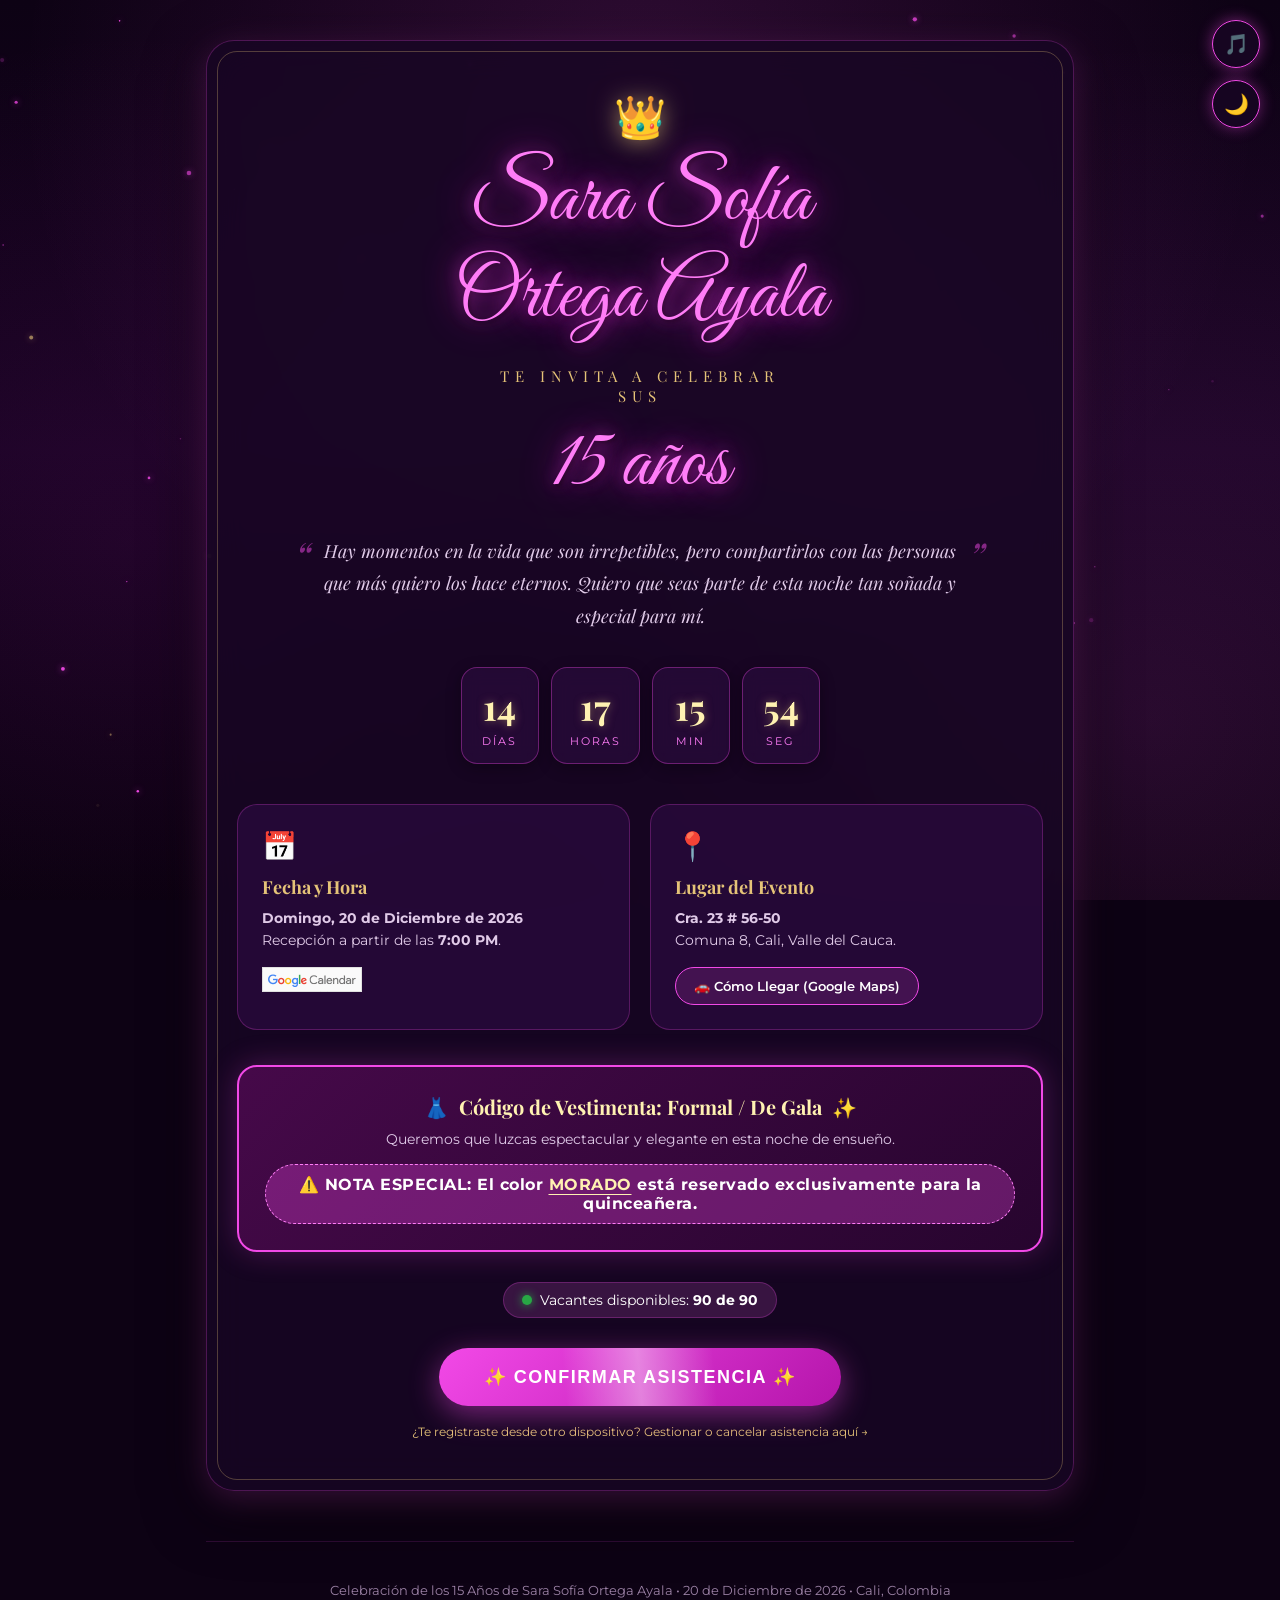
==== index.html @ 5c4f20f8 "🚀 Producción: Arquitectura Serverless, Criptografía SHA-256 y UX Modo Dual" ====
<!DOCTYPE html>
<html lang="es">
<head>
  <meta charset="UTF-8">
  <meta name="viewport" content="width=device-width, initial-scale=1.0">
  <title>Mis 15 Años - Sara Sofía Ortega Ayala</title>
  
  <!-- Favicon y Metadatos OpenGraph -->
  <meta name="description" content="Invitación Oficial a la celebración de los 15 Años de Sara Sofía Ortega Ayala. Cali, 20 de Diciembre de 2026.">
  <meta property="og:title" content="Los 15 de Sara Sofía Ortega Ayala">
  <meta property="og:description" content="Te invito a celebrar conmigo este día mágico e inolvidable. ¡Confirma tu asistencia!">
  <meta property="og:type" content="website">

  <!-- Google Fonts Elegantes para Quinceañera -->
  <link rel="preconnect" href="https://fonts.googleapis.com">
  <link rel="preconnect" href="https://fonts.gstatic.com" crossorigin>
  <link href="https://fonts.googleapis.com/css2?family=Great+Vibes&family=Montserrat:ital,wght@0,300;0,400;0,600;0,700;1,400&family=Playfair+Display:ital,wght@0,600;0,700;1,400&display=swap" rel="stylesheet">

  <!-- Estilos CSS -->
  <link rel="stylesheet" href="css/main.css">
  <link rel="stylesheet" href="css/form.css">
</head>
<body>

  <!-- Canvas animado de estrellas y partículas -->
  <canvas id="stars-canvas"></canvas>

  <!-- Botón de música de fondo (Vals) -->
  <div class="audio-controller">
    <button type="button" class="btn-music-toggle" id="music-toggle-btn" title="Activar/Pausar música">
      🎵
    </button>
  </div>

  <div class="theme-controller" style="position: fixed; top: 80px; right: 20px; z-index: 999;">
    <button id="theme-toggle-btn" style="background: rgba(24, 6, 36, 0.85); border: 1px solid #F249E7; color: #fff; width: 48px; height: 48px; border-radius: 50%; display: flex; align-items: center; justify-content: center; font-size: 20px; cursor: pointer; box-shadow: 0 0 15px rgba(242, 73, 231, 0.4); transition: all 0.4s cubic-bezier(0.68, -0.55, 0.265, 1.55); backdrop-filter: blur(10px);">
      🌙
    </button>
  </div>

  <div class="content-wrapper">

    <!-- Tarjeta de Invitación Principal -->
    <main class="invitation-card">
      
      <div class="tiara-ornament">👑</div>
      <h1 class="quinceanera-name">Sara Sofía<br>Ortega Ayala</h1>
      <div class="invitation-subtitle">Te invita a celebrar<br>sus</div>
      <h1 class="quinceanera-name">15 años</h1>

      <p class="emotional-quote">
        Hay momentos en la vida que son irrepetibles, pero compartirlos con las personas que más quiero los hace eternos. Quiero que seas parte de esta noche tan soñada y especial para mí.
      </p>

      <!-- Contador Regresivo -->
      <div class="countdown-container">
        <div class="countdown-box">
          <span class="countdown-number" id="count-days">00</span>
          <span class="countdown-label">Días</span>
        </div>
        <div class="countdown-box">
          <span class="countdown-number" id="count-hours">00</span>
          <span class="countdown-label">Horas</span>
        </div>
        <div class="countdown-box">
          <span class="countdown-number" id="count-mins">00</span>
          <span class="countdown-label">Min</span>
        </div>
        <div class="countdown-box">
          <span class="countdown-number" id="count-secs">00</span>
          <span class="countdown-label">Seg</span>
        </div>
      </div>

      <!-- Tarjetas de Información: Fecha, Lugar, Calendario -->
      <div class="details-grid">
        <!-- Fecha y Hora -->
        <div class="detail-card">
          <span class="detail-icon">📅</span>
          <h3 class="detail-title">Fecha y Hora</h3>
          <p class="detail-text">
            <strong>Domingo, 20 de Diciembre de 2026</strong><br>
            Recepción a partir de las <strong>7:00 PM</strong>.
          </p>
          <div style="margin-top: 15px;">
            <!-- Botón oficial de inserción de Google Calendar -->
            <a target="_blank" href="https://calendar.google.com/calendar/event?action=TEMPLATE&amp;tmeid=MmVrbnRqNjMxZ201a3RpcGNvMnExamJ2YnEgbWFvYXphMTM1NzlAbQ&amp;tmsrc=maoaza13579%40gmail.com">
              <img border="0" src="assets/images/google_calendar_button.gif" alt="Google Calendar" style="vertical-align: middle;">
            </a>
          </div>
        </div>

        <!-- Lugar y Ruta -->
        <div class="detail-card">
          <span class="detail-icon">📍</span>
          <h3 class="detail-title">Lugar del Evento</h3>
          <p class="detail-text">
            <strong>Cra. 23 # 56-50</strong><br>
            Comuna 8, Cali, Valle del Cauca.
          </p>
          <a href="https://www.google.com/maps/dir//Cra.+23+%2356-50,+Comuna+8,+Cali,+Valle+del+Cauca/@3.4417114,-76.4965274,17z/data=!4m18!1m8!3m7!1s0x8e30a70733ebf565:0xc9f09c63545da21c!2sCra.+23+%2356-50,+Comuna+8,+Cali,+Valle+del+Cauca!3b1!8m2!3d3.4415515!4d-76.4965047!16s%2Fg%2F11vjm1vyjl!4m8!1m0!1m5!1m1!1s0x8e30a70733ebf565:0xc9f09c63545da21c!2m2!1d-76.4965047!2d3.4415515!3e0?entry=ttu" 
             target="_blank" 
             class="detail-btn">
            🚗 Cómo Llegar (Google Maps)
          </a>
        </div>
      </div>

      <!-- Banner de Dress Code con Alerta del Color Morado Reservado -->
      <section class="dress-code-banner">
        <h3 class="dress-code-title">
          <span>👗</span> Código de Vestimenta: Formal / De Gala <span>✨</span>
        </h3>
        <p style="font-size: 14px; color: var(--text-muted); margin-bottom: 6px;">
          Queremos que luzcas espectacular y elegante en esta noche de ensueño.
        </p>
        <div class="dress-code-warning">
          ⚠️ NOTA ESPECIAL: El color <span>MORADO</span> está reservado exclusivamente para la quinceañera.
        </div>
      </section>

      <!-- Sección Dinámica: Pase Digital VIP (Si ya está registrado con cookie) -->
      <section id="vip-pass-section" style="display: none;"></section>

      <!-- Sección de Asistencia y Vacantes (Si no está registrado) -->
      <div id="rsvp-action-container">
        
        <!-- Indicador de Vacantes (Máximo 90) -->
        <div class="vacancies-status-bar" id="vacancies-bar-container">
          <div class="vacancy-pill">
            <span class="vacancy-dot" id="vacancies-indicator-dot"></span>
            <span>Vacantes disponibles: <strong id="vacancies-count">Consultando...</strong></span>
          </div>
        </div>

        <!-- Botón para Confirmar Asistencia -->
        <button type="button" class="btn-main-rsvp" id="btn-main-rsvp" style="display: none;">
          ✨ Confirmar Asistencia ✨
        </button>

        <!-- Mensaje de Aforo Completo (Si no hay vacantes) -->
        <div class="full-capacity-notice" id="full-capacity-notice" style="display: none;">
          🔒 Aforo Completo: Se han alcanzado los 90 invitados máximos para el evento. ¡Gracias a todos por confirmar!
        </div>

        <div style="margin-top: 15px;">
          <a href="cancel.html" style="font-size: 12px; color: var(--gold-accent); text-decoration: none;">
            ¿Te registraste desde otro dispositivo? Gestionar o cancelar asistencia aquí →
          </a>
        </div>

      </div>

    </main>

    <!-- Footer -->
    <footer>
      <p>Celebración de los 15 Años de Sara Sofía Ortega Ayala • 20 de Diciembre de 2026 • Cali, Colombia</p>
    </footer>

  </div>

  <!-- ==========================================================================
       MODAL DE REGISTRO CON DESBLOQUEO PROGRESIVO DE CAMPOS
       ========================================================================== -->
  <div class="modal-overlay" id="rsvp-modal">
    <div class="modal-content">
      <button type="button" class="modal-close" id="modal-close-btn" title="Cerrar">&times;</button>
      
      <div class="modal-header">
        <div style="font-size: 28px; margin-bottom: 5px;">💌</div>
        <h2 class="modal-title">Confirmar Asistencia</h2>
        <p class="modal-subtitle">Por favor diligencia tus datos para asegurar tu cupo (Máximo 90 invitados).</p>
      </div>

      <div class="form-vacancies-indicator" id="form-vacancies-text">
        Consultando vacantes disponibles en la base de datos...
      </div>

      <form id="rsvp-registration-form" novalidate>
        
        <!-- PASO 1: NOMBRE COMPLETO (Solo letras y espacios) -->
        <div class="form-step" id="step-name">
          <label class="form-label" for="input-name">
            <span>1. Tu Nombre Completo</span>
            <span class="lock-badge">Solo letras y espacios</span>
          </label>
          <div class="input-container">
            <input type="text" 
                   id="input-name" 
                   class="form-input" 
                   placeholder="Ej: Juan Carlos Pérez" 
                   autocomplete="name" 
                   required>
            <span class="field-status-icon" id="icon-name"></span>
          </div>
          <div class="form-feedback" id="feedback-name"></div>
        </div>

        <!-- PASO 2: NÚMERO DE DOCUMENTO (Solo números) -->
        <div class="form-step locked" id="step-doc">
          <label class="form-label" for="input-doc">
            <span>2. Número de Documento (C.C. / T.I.)</span>
            <span class="lock-badge" id="lock-badge-doc">🔒 Desbloquear completando el nombre</span>
          </label>
          <div class="input-container">
            <input type="text" 
                   inputmode="numeric" 
                   id="input-doc" 
                   class="form-input" 
                   placeholder="Ej: 1144000123" 
                   disabled 
                   required>
            <span class="field-status-icon" id="icon-doc"></span>
          </div>
          <div class="form-feedback" id="feedback-doc"></div>
        </div>

        <!-- Banner inteligente si es un Líder que ya estuvo registrado antes -->
        <div class="former-group-banner" id="former-group-banner">
          <div class="former-group-title">✨ ¡Bienvenido de nuevo!</div>
          <div class="former-group-text" id="former-group-text"></div>
          <button type="button" class="btn-restore-group" id="btn-restore-group">Re-inscribir acompañantes</button>
        </div>

        <!-- PASO 3: CORREO ELECTRÓNICO (Validación personal vs corporativo) -->
        <div class="form-step locked" id="step-email">
          <label class="form-label" for="input-email">
            <span>3. Correo Electrónico Personal</span>
            <span class="lock-badge" id="lock-badge-email">🔒 Desbloquear completando documento</span>
          </label>
          <div class="input-container">
            <input type="email" 
                   id="input-email" 
                   class="form-input" 
                   placeholder="tu-correo@gmail.com" 
                   autocomplete="email" 
                   disabled 
                   required>
            <span class="field-status-icon" id="icon-email"></span>
          </div>
          <div class="form-feedback" id="feedback-email"></div>
        </div>

        <!-- PASO 4: SECCIÓN DE ACOMPAÑANTES -->
        <div class="companions-section" id="companions-section">
          <div class="companions-header">
            <span class="companions-title">👥 ¿Asistirás con acompañantes?</span>
          </div>
          
          <div id="companions-list"></div>

          <button type="button" class="btn-add-companion" id="btn-add-companion">
            <span>+</span> Agregar Acompañante
          </button>
        </div>

        <!-- Botón de Envío -->
        <button type="submit" class="btn-submit-registration" id="btn-submit-registration" disabled>
          Confirmar mi Asistencia 🎉
        </button>

        <p class="calendar-consent-note">
          Al confirmar, tu puesto quedará reservado, se te asignará un código QR único y se abrirá el evento en Google Calendar para agregarlo a tu agenda.
        </p>

      </form>
    </div>
  </div>

  <!-- Contenedor global de Toasts -->
  <div class="toast-container"></div>

  <!-- Scripts -->
  <script src="assets/vendor/qrcode.min.js"></script>
  <script src="js/config.js"></script>
  <script src="js/db-service.js"></script>
  <script src="js/app.js"></script>
</body>
</html>
---- css/main.css ----
/* ==========================================================================
   LOS 15 DE SARA SOFÍA ORTEGA AYALA - ESTILOS PRINCIPALES
   Color Principal: RGB(242, 73, 231) (#F249E7)
   ========================================================================== */

:root {
  --primary-rgb: 242, 73, 231;
  --primary-color: #f249e7;
  --primary-light: #ff7df7;
  --primary-dark: #b515ab;
  --primary-glow: rgba(242, 73, 231, 0.45);
  --gold-accent: #e5c378;
  --gold-light: #fff2b2;
  --rose-gold: #f8c8dc;
  
  --bg-deep: #0d0214;
  --bg-card: rgba(24, 6, 36, 0.85);
  --bg-card-light: rgba(45, 12, 66, 0.65);
  --glass-border: rgba(242, 73, 231, 0.25);
  --glass-glow: 0 8px 32px 0 rgba(242, 73, 231, 0.2);

  --text-main: #ffffff;
  --text-muted: #e0cae8;
  --text-dark: #1f0b2b;
  --text-light: #ffffff;

  --font-script: 'Great Vibes', cursive;
  --font-serif: 'Playfair Display', serif;
  --font-sans: 'Montserrat', sans-serif;
}

* {
  box-sizing: border-box;
  margin: 0;
  padding: 0;
  -webkit-tap-highlight-color: transparent;
}

html {
  scroll-behavior: smooth;
}

body {
  background-color: var(--bg-deep);
  color: var(--text-main);
  font-family: var(--font-sans);
  min-height: 100vh;
  overflow-x: hidden;
  position: relative;
  background-image: 
    radial-gradient(circle at 50% 10%, rgba(242, 73, 231, 0.15) 0%, transparent 60%),
    radial-gradient(circle at 10% 60%, rgba(181, 21, 171, 0.1) 0%, transparent 40%),
    radial-gradient(circle at 90% 80%, rgba(242, 73, 231, 0.12) 0%, transparent 50%),
    linear-gradient(180deg, #0d0214 0%, #150320 50%, #08010d 100%);
  background-attachment: fixed;
}

/* Canvas de estrellas y destellos interactivos */
#stars-canvas {
  position: fixed;
  top: 0;
  left: 0;
  width: 100%;
  height: 100%;
  pointer-events: none;
  z-index: 1;
}

.content-wrapper {
  position: relative;
  z-index: 2;
  width: 100%;
  max-width: 900px;
  margin: 0 auto;
  padding: 20px 16px 80px 16px;
}

/* Botón flotante de música */
.audio-controller {
  position: fixed;
  top: 20px;
  right: 20px;
  z-index: 999;
}

.btn-music-toggle {
  background: rgba(24, 6, 36, 0.85);
  border: 1px solid var(--primary-color);
  color: var(--primary-light);
  width: 48px;
  height: 48px;
  border-radius: 50%;
  display: flex;
  align-items: center;
  justify-content: center;
  font-size: 20px;
  cursor: pointer;
  box-shadow: 0 0 15px var(--primary-glow);
  transition: all 0.3s ease;
  backdrop-filter: blur(10px);
}

.btn-music-toggle:hover {
  transform: scale(1.1);
  background: var(--primary-color);
  color: #fff;
  box-shadow: 0 0 25px var(--primary-color);
}

.btn-music-toggle.playing {
  animation: pulse-music 2s infinite ease-in-out;
}

@keyframes pulse-music {
  0%, 100% { box-shadow: 0 0 12px var(--primary-color); }
  50% { box-shadow: 0 0 28px var(--primary-light); }
}

/* ==========================================================================
   TARJETA DE INVITACIÓN PRINCIPAL (LUXURY CARD)
   ========================================================================== */

.invitation-card {
  background: var(--bg-card);
  border: 1px solid var(--glass-border);
  border-radius: 28px;
  padding: 50px 30px;
  box-shadow: var(--glass-glow), 0 20px 60px rgba(0, 0, 0, 0.6);
  backdrop-filter: blur(18px);
  -webkit-backdrop-filter: blur(18px);
  text-align: center;
  position: relative;
  overflow: hidden;
  margin-top: 20px;
}

/* Marco ornamental dorado y destello */
.invitation-card::before {
  content: "";
  position: absolute;
  top: 10px;
  left: 10px;
  right: 10px;
  bottom: 10px;
  border: 1px solid rgba(229, 195, 120, 0.3);
  border-radius: 20px;
  pointer-events: none;
}

.tiara-ornament {
  font-size: 42px;
  margin-bottom: 10px;
  display: inline-block;
  filter: drop-shadow(0 0 12px rgba(229, 195, 120, 0.7));
  animation: float-crown 3s infinite ease-in-out;
}

@keyframes float-crown {
  0%, 100% { transform: translateY(0); }
  50% { transform: translateY(-8px); }
}

.invitation-subtitle {
  font-family: var(--font-serif);
  font-size: 15px;
  text-transform: uppercase;
  letter-spacing: 6px;
  color: var(--gold-accent);
  margin-bottom: 12px;
}

.quinceanera-name {
  font-family: var(--font-script);
  font-size: clamp(48px, 9vw, 84px);
  line-height: 1.15;
  color: var(--primary-light);
  text-shadow: 
    0 0 15px var(--primary-glow),
    0 0 35px var(--primary-dark),
    2px 2px 4px rgba(0, 0, 0, 0.8);
  margin-bottom: 20px;
  font-weight: 400;
}

.emotional-quote {
  font-family: var(--font-serif);
  font-style: italic;
  font-size: clamp(15px, 2.5vw, 18px);
  line-height: 1.8;
  color: var(--text-muted);
  max-width: 680px;
  margin: 0 auto 35px auto;
  position: relative;
  padding: 0 20px;
}

.emotional-quote::before,
.emotional-quote::after {
  content: "“";
  font-family: var(--font-serif);
  font-size: 40px;
  color: var(--primary-color);
  opacity: 0.5;
  position: absolute;
  top: -15px;
}

.emotional-quote::before { left: -5px; }
.emotional-quote::after { content: "”"; right: -5px; }

/* ==========================================================================
   CONTADOR REGRESIVO (COUNTDOWN TIMER)
   ========================================================================== */

.countdown-container {
  display: flex;
  justify-content: center;
  gap: 12px;
  margin: 30px 0 40px 0;
  flex-wrap: wrap;
}

.countdown-box {
  background: rgba(45, 12, 66, 0.6);
  border: 1px solid rgba(242, 73, 231, 0.35);
  border-radius: 16px;
  padding: 14px 18px;
  min-width: 78px;
  box-shadow: 0 4px 15px rgba(0,0,0,0.3);
  backdrop-filter: blur(10px);
}

.countdown-number {
  font-family: var(--font-serif);
  font-size: clamp(26px, 5vw, 36px);
  font-weight: 700;
  color: var(--gold-light);
  display: block;
  text-shadow: 0 0 10px rgba(229, 195, 120, 0.5);
}

.countdown-label {
  font-size: 11px;
  text-transform: uppercase;
  letter-spacing: 2px;
  color: var(--primary-light);
  margin-top: 4px;
}

/* ==========================================================================
   TARJETAS DE INFORMACIÓN (FECHA, HORA, LUGAR, CÓDIGO)
   ========================================================================== */

.details-grid {
  display: grid;
  grid-template-columns: repeat(auto-fit, minmax(260px, 1fr));
  gap: 20px;
  margin: 35px 0;
  text-align: left;
}

.detail-card {
  background: var(--bg-card-light);
  border: 1px solid var(--glass-border);
  border-radius: 20px;
  padding: 24px;
  transition: transform 0.3s ease, border-color 0.3s ease;
  position: relative;
  overflow: hidden;
}

.detail-card:hover {
  background: rgba(242, 73, 231, 0.215);
  transform: translateY(-4px);
  border-color: var(--primary-color);
  box-shadow: 0 10px 25px rgba(242, 73, 231, 0.15);
}

.detail-icon {
  font-size: 28px;
  margin-bottom: 12px;
  display: inline-block;
}

.detail-title {
  font-family: var(--font-serif);
  font-size: 18px;
  color: var(--gold-accent);
  margin-bottom: 8px;
}

.detail-text {
  font-size: 14px;
  line-height: 1.6;
  color: var(--text-muted);
}

.detail-btn {
  display: inline-flex;
  align-items: center;
  gap: 8px;
  margin-top: 15px;
  background: rgba(242, 73, 231, 0.15);
  border: 1px solid var(--primary-color);
  /* Si estamos en modo light el color del texto es negro */
  color: var(--text-main);
  text-decoration: none;
  padding: 10px 18px;
  border-radius: 25px;
  font-size: 13px;
  font-weight: 600;
  transition: all 0.3s ease;
}

.detail-btn:hover {
  background: var(--primary-color);
  color: var(--text-main);
  box-shadow: 0 0 20px var(--primary-glow);
  transform: translateY(-2px);
}

/* ==========================================================================
   ALERTA DE DRESS CODE: COLOR MORADO RESERVADO
   ========================================================================== */

.dress-code-banner {
  background: linear-gradient(135deg, rgba(82, 10, 84, 0.8) 0%, rgba(41, 5, 48, 0.9) 100%);
  border: 2px solid var(--primary-color);
  border-radius: 20px;
  padding: 26px;
  margin: 30px 0;
  text-align: center;
  position: relative;
  box-shadow: 0 0 30px rgba(242, 73, 231, 0.25);
}

.dress-code-title {
  font-family: var(--font-serif);
  font-size: 20px;
  color: var(--gold-light);
  margin-bottom: 10px;
  display: flex;
  align-items: center;
  justify-content: center;
  gap: 10px;
}

.dress-code-warning {
  font-size: 16px;
  font-weight: 700;
  color: #ffffff;
  background: rgba(242, 73, 231, 0.3);
  display: inline-block;
  padding: 10px 20px;
  border-radius: 30px;
  margin-top: 10px;
  border: 1px dashed var(--primary-light);
  letter-spacing: 0.5px;
}

.dress-code-warning span {
  color: var(--gold-light);
  text-decoration: underline;
  text-underline-offset: 4px;
}

/* ==========================================================================
   BADGE DE VACANTES Y BOTÓN RSVP
   ========================================================================== */

.vacancies-status-bar {
  display: flex;
  align-items: center;
  justify-content: center;
  gap: 12px;
  margin: 25px 0 15px 0;
  font-size: 14px;
}

.vacancy-pill {
  background: rgba(252, 107, 255, 0.15);
  border: 1px solid var(--glass-border);
  padding: 8px 18px;
  border-radius: 30px;
  display: inline-flex;
  align-items: center;
  gap: 8px;
}

.vacancy-dot {
  width: 10px;
  height: 10px;
  border-radius: 50%;
  background: #28a745;
  box-shadow: 0 0 10px #28a745;
}

.vacancy-dot.low {
  background: #ffc107;
  box-shadow: 0 0 10px #ffc107;
}

.vacancy-dot.empty {
  background: #dc3545;
  box-shadow: 0 0 10px #dc3545;
}

/* Botón principal de confirmar asistencia */
.btn-main-rsvp {
  display: inline-flex;
  align-items: center;
  justify-content: center;
  gap: 12px;
  background: linear-gradient(135deg, #f249e7 0%, #b515ab 100%);
  color: #ffffff;
  border: none;
  padding: 18px 45px;
  border-radius: 50px;
  font-size: 18px;
  font-weight: 700;
  text-transform: uppercase;
  letter-spacing: 1.5px;
  cursor: pointer;
  box-shadow: 0 8px 30px var(--primary-glow);
  transition: all 0.3s ease;
  margin-top: 15px;
  position: relative;
  overflow: hidden;
}

.btn-main-rsvp::after {
  content: "";
  position: absolute;
  top: -50%;
  left: -50%;
  width: 200%;
  height: 200%;
  background: linear-gradient(60deg, transparent 40%, rgba(255, 255, 255, 0.4) 50%, transparent 60%);
  transform: rotate(25deg);
  animation: shimmer-btn 4s infinite;
}

@keyframes shimmer-btn {
  0% { transform: translateX(-100%) rotate(25deg); }
  25%, 100% { transform: translateX(100%) rotate(25deg); }
}

.btn-main-rsvp:hover {
  transform: translateY(-3px) scale(1.02);
  box-shadow: 0 12px 40px rgba(242, 73, 231, 0.7);
}

.full-capacity-notice {
  background: rgba(220, 53, 69, 0.2);
  border: 1px solid #dc3545;
  color: #ff99a8;
  padding: 18px 25px;
  border-radius: 16px;
  margin-top: 20px;
  font-size: 16px;
  font-weight: 600;
}

/* ==========================================================================
   PASE VIP DIGITAL (CUANDO YA SE REGISTRÓ CON COOKIE)
   ========================================================================== */

.vip-pass-card {
  background: linear-gradient(145deg, #1f0729 0%, #360b45 100%);
  border: 2px solid var(--primary-color);
  border-radius: 26px;
  padding: 35px 25px;
  margin: 30px 0;
  text-align: center;
  box-shadow: 0 15px 45px rgba(242, 73, 231, 0.3);
  position: relative;
}

.vip-pass-badge {
  display: inline-block;
  background: linear-gradient(90deg, #e5c378, #fff2b2, #e5c378);
  color: #1f0b2b;
  font-size: 12px;
  font-weight: 800;
  letter-spacing: 3px;
  text-transform: uppercase;
  padding: 6px 18px;
  border-radius: 20px;
  margin-bottom: 15px;
}

.vip-guest-name {
  font-family: var(--font-serif);
  font-size: clamp(24px, 4.5vw, 32px);
  color: #ffffff;
  margin-bottom: 5px;
}

.vip-slot-info {
  font-size: 15px;
  color: var(--primary-light);
  font-weight: 600;
  margin-bottom: 20px;
}

.qr-code-wrapper {
  background: #ffffff;
  padding: 16px;
  border-radius: 20px;
  display: inline-block;
  box-shadow: 0 8px 25px rgba(0, 0, 0, 0.5);
  margin: 10px 0 20px 0;
}

.qr-code-wrapper canvas,
.qr-code-wrapper img {
  display: block;
  margin: 0 auto;
}

.vip-pass-code {
  font-family: 'Courier New', Courier, monospace;
  font-size: 20px;
  font-weight: 700;
  letter-spacing: 3px;
  color: var(--gold-light);
  background: rgba(0, 0, 0, 0.4);
  padding: 8px 20px;
  border-radius: 12px;
  display: inline-block;
  margin-bottom: 15px;
}

.checked-in-banner {
  background: linear-gradient(90deg, #198754, #20c997);
  color: #ffffff;
  padding: 16px 20px;
  border-radius: 16px;
  font-size: 18px;
  font-weight: 700;
  margin: 20px 0;
  animation: pulse-green 2s infinite;
}

@keyframes pulse-green {
  0%, 100% { box-shadow: 0 0 10px rgba(40, 167, 69, 0.5); }
  50% { box-shadow: 0 0 25px rgba(40, 167, 69, 0.9); }
}

.vip-actions {
  display: flex;
  justify-content: center;
  gap: 15px;
  margin-top: 25px;
  flex-wrap: wrap;
}

.btn-cancel-pass {
  background: transparent;
  border: 1px solid rgba(220, 53, 69, 0.6);
  color: #ff8595;
  padding: 10px 22px;
  border-radius: 25px;
  font-size: 13px;
  font-weight: 600;
  cursor: pointer;
  transition: all 0.3s ease;
  display: inline-flex;
  align-items: center;
  gap: 6px;
}

.btn-cancel-pass:hover {
  background: #dc3545;
  color: #ffffff;
  border-color: #dc3545;
  box-shadow: 0 4px 15px rgba(220, 53, 69, 0.4);
}

.btn-calendar-pass {
  background: rgba(255, 255, 255, 0.1);
  border: 1px solid var(--glass-border);
  color: #ffffff;
  padding: 10px 22px;
  border-radius: 25px;
  font-size: 13px;
  font-weight: 600;
  text-decoration: none;
  display: inline-flex;
  align-items: center;
  gap: 6px;
  transition: all 0.3s ease;
}

.btn-calendar-pass:hover {
  background: rgba(255, 255, 255, 0.2);
}

/* ==========================================================================
   SECCIÓN DE REGALO / LLUVIA DE SOBRES
   ========================================================================== */

.gift-card {
  background: var(--bg-card-light);
  border: 1px solid var(--glass-border);
  border-radius: 20px;
  padding: 30px;
  margin: 30px 0;
  text-align: center;
}

.gift-icon {
  font-size: 38px;
  margin-bottom: 10px;
}

.gift-title {
  font-family: var(--font-serif);
  font-size: 20px;
  color: var(--gold-accent);
  margin-bottom: 8px;
}

.gift-text {
  font-size: 14px;
  color: var(--text-muted);
  max-width: 500px;
  margin: 0 auto;
  line-height: 1.6;
}

/* ==========================================================================
   FOOTER
   ========================================================================== */

footer {
  text-align: center;
  padding-top: 40px;
  font-size: 13px;
  color: #9c82a6;
  border-top: 1px solid rgba(242, 73, 231, 0.15);
  margin-top: 50px;
}

footer a {
  color: var(--primary-light);
  text-decoration: none;
  transition: color 0.2s ease;
}

footer a:hover {
  text-decoration: underline;
}

.footer-admin-link {
  display: inline-block;
  margin-top: 15px;
  padding: 6px 14px;
  border-radius: 15px;
  background: rgba(24, 6, 36, 0.5);
  border: 1px solid rgba(242, 73, 231, 0.2);
  font-size: 11px;
}

/* ==========================================================================
   NOTIFICACIONES TOAST
   ========================================================================== */

.toast-container {
  position: fixed;
  bottom: 25px;
  right: 25px;
  z-index: 10000;
  display: flex;
  flex-direction: column;
  gap: 10px;
  pointer-events: none;
}

.toast {
  pointer-events: auto;
  background: #1f0729;
  color: #ffffff;
  border-left: 4px solid var(--primary-color);
  padding: 14px 20px;
  border-radius: 10px;
  box-shadow: 0 8px 25px rgba(0,0,0,0.5);
  font-size: 14px;
  display: flex;
  align-items: center;
  gap: 12px;
  min-width: 280px;
  max-width: 420px;
  animation: slide-in 0.3s ease-out;
  border-top: 1px solid var(--glass-border);
  border-right: 1px solid var(--glass-border);
  border-bottom: 1px solid var(--glass-border);
}

.toast.toast-error {
  border-left-color: #dc3545;
}

.toast.toast-success {
  border-left-color: #28a745;
}

.toast.toast-warning {
  border-left-color: #ffc107;
}

@keyframes slide-in {
  from { transform: translateX(100%); opacity: 0; }
  to { transform: translateX(0); opacity: 1; }
}

@keyframes fade-out {
  from { opacity: 1; transform: translateX(0); }
  to { opacity: 0; transform: translateX(100%); }
}

/* Responsive adjustments */
@media (max-width: 600px) {
  .invitation-card {
    padding: 35px 18px;
    border-radius: 20px;
  }
  .countdown-box {
    min-width: 65px;
    padding: 10px 12px;
  }
  .btn-main-rsvp {
    padding: 15px 30px;
    font-size: 16px;
    width: 100%;
  }
  .toast-container {
    right: 15px;
    left: 15px;
    bottom: 15px;
  }
}
---- css/form.css ----
/* ==========================================================================
   FORMULARIO DE REGISTRO Y PASOS PROGRESIVOS (FORM.CSS)
   Desbloqueo gradual de campos, validaciones y acompañantes
   ========================================================================== */

.modal-overlay {
  position: fixed;
  top: 0;
  left: 0;
  width: 100%;
  height: 100%;
  background: rgba(10, 2, 16, 0.85);
  backdrop-filter: blur(12px);
  -webkit-backdrop-filter: blur(12px);
  z-index: 1000;
  display: flex;
  align-items: center;
  justify-content: center;
  padding: 16px;
  opacity: 0;
  visibility: hidden;
  transition: opacity 0.3s ease, visibility 0.3s ease;
}

.modal-overlay.active {
  opacity: 1;
  visibility: visible;
}

.modal-content {
  background: #180424;
  border: 1px solid var(--primary-color);
  border-radius: 24px;
  width: 100%;
  max-width: 580px;
  max-height: 90vh;
  overflow-y: auto;
  padding: 35px 30px;
  position: relative;
  box-shadow: 0 15px 50px rgba(0, 0, 0, 0.7), 0 0 30px rgba(242, 73, 231, 0.3);
  transform: translateY(20px);
  transition: transform 0.3s cubic-bezier(0.175, 0.885, 0.32, 1.275);
}

.modal-overlay.active .modal-content {
  transform: translateY(0);
}

.modal-close {
  position: absolute;
  top: 20px;
  right: 20px;
  background: rgba(255, 255, 255, 0.08);
  border: none;
  color: #fff;
  width: 36px;
  height: 36px;
  border-radius: 50%;
  font-size: 20px;
  cursor: pointer;
  display: flex;
  align-items: center;
  justify-content: center;
  transition: all 0.2s ease;
}

.modal-close:hover {
  background: var(--primary-color);
  transform: rotate(90deg);
}

.modal-header {
  text-align: center;
  margin-bottom: 25px;
}

.modal-title {
  font-family: var(--font-serif);
  font-size: 24px;
  color: var(--primary-light);
  margin-bottom: 6px;
}

.modal-subtitle {
  font-size: 13px;
  color: var(--text-muted);
}

/* Indicador de vacantes en el formulario */
.form-vacancies-indicator {
  background: rgba(242, 73, 231, 0.1);
  border: 1px dashed var(--primary-color);
  border-radius: 12px;
  padding: 10px 14px;
  font-size: 13px;
  text-align: center;
  margin-bottom: 20px;
  color: var(--gold-light);
}

/* Campos progresivos */
.form-step {
  margin-bottom: 20px;
  position: relative;
  transition: opacity 0.3s ease;
}

.form-step.locked {
  opacity: 0.45;
  pointer-events: none;
}

.form-label {
  display: flex;
  justify-content: space-between;
  align-items: center;
  font-size: 13px;
  font-weight: 600;
  color: var(--gold-light);
  margin-bottom: 8px;
}

.lock-badge {
  font-size: 11px;
  color: #999;
  font-weight: normal;
  display: inline-flex;
  align-items: center;
  gap: 4px;
}

.input-container {
  position: relative;
}

.form-input {
  width: 100%;
  background: rgba(36, 8, 51, 0.7);
  border: 1.5px solid rgba(242, 73, 231, 0.3);
  border-radius: 14px;
  padding: 14px 45px 14px 16px;
  color: #ffffff;
  font-size: 15px;
  font-family: var(--font-sans);
  transition: all 0.25s ease;
  outline: none;
}

.form-input:focus {
  border-color: var(--primary-color);
  box-shadow: 0 0 15px var(--primary-glow);
  background: rgba(45, 10, 66, 0.9);
}

.form-input.valid {
  border-color: #28a745;
  box-shadow: 0 0 10px rgba(40, 167, 69, 0.3);
}

.form-input.invalid {
  border-color: #dc3545;
}

.field-status-icon {
  position: absolute;
  right: 14px;
  top: 50%;
  transform: translateY(-50%);
  font-size: 16px;
  pointer-events: none;
}

/* Mensajes de advertencia y ayuda */
.form-feedback {
  font-size: 12px;
  margin-top: 6px;
  display: none;
  line-height: 1.4;
}

.form-feedback.active {
  display: block;
}

.feedback-warning {
  color: #ffc107;
  background: rgba(255, 193, 7, 0.1);
  padding: 6px 12px;
  border-radius: 8px;
  border-left: 3px solid #ffc107;
}

.feedback-error {
  color: #ff8595;
  background: rgba(220, 53, 69, 0.1);
  padding: 6px 12px;
  border-radius: 8px;
  border-left: 3px solid #dc3545;
}

.feedback-info {
  color: #8ed6ff;
  background: rgba(0, 123, 255, 0.1);
  padding: 6px 12px;
  border-radius: 8px;
  border-left: 3px solid #007bff;
}

/* Banner de Líder anterior regresando */
.former-group-banner {
  background: linear-gradient(135deg, rgba(82, 10, 84, 0.9), rgba(30, 4, 38, 0.95));
  border: 1.5px solid var(--gold-accent);
  border-radius: 16px;
  padding: 16px;
  margin: 15px 0 20px 0;
  display: none;
  animation: slide-in 0.3s ease;
}

.former-group-banner.active {
  display: block;
}

.former-group-title {
  font-size: 14px;
  font-weight: 700;
  color: var(--gold-light);
  margin-bottom: 6px;
}

.former-group-text {
  font-size: 12px;
  color: var(--text-muted);
  line-height: 1.4;
  margin-bottom: 12px;
}

.btn-restore-group {
  background: var(--gold-accent);
  color: #1f0b2b;
  border: none;
  padding: 8px 16px;
  border-radius: 20px;
  font-size: 12px;
  font-weight: 700;
  cursor: pointer;
  transition: all 0.2s ease;
}

.btn-restore-group:hover {
  background: var(--gold-light);
  transform: translateY(-1px);
}

/* Sección de Acompañantes */
.companions-section {
  margin: 25px 0;
  border-top: 1px dashed rgba(242, 73, 231, 0.3);
  padding-top: 20px;
  display: none;
}

.companions-section.active {
  display: block;
}

.companions-header {
  display: flex;
  justify-content: space-between;
  align-items: center;
  margin-bottom: 15px;
}

.companions-title {
  font-size: 15px;
  font-weight: 600;
  color: var(--primary-light);
}

.companion-card {
  background: rgba(45, 10, 66, 0.4);
  border: 1px solid var(--glass-border);
  border-radius: 16px;
  padding: 18px;
  margin-bottom: 15px;
  position: relative;
  animation: slide-in 0.3s ease;
}

.companion-card-header {
  display: flex;
  justify-content: space-between;
  align-items: center;
  margin-bottom: 12px;
}

.companion-badge {
  font-size: 12px;
  font-weight: 700;
  color: var(--gold-accent);
  background: rgba(229, 195, 120, 0.15);
  padding: 4px 12px;
  border-radius: 12px;
}

.btn-remove-companion {
  background: transparent;
  border: none;
  color: #ff8595;
  font-size: 12px;
  cursor: pointer;
  padding: 4px 8px;
  border-radius: 6px;
  transition: background 0.2s;
}

.btn-remove-companion:hover {
  background: rgba(220, 53, 69, 0.2);
}

.companion-field {
  margin-bottom: 12px;
}

.companion-input {
  width: 100%;
  background: rgba(20, 4, 30, 0.6);
  border: 1px solid rgba(242, 73, 231, 0.25);
  border-radius: 10px;
  padding: 10px 14px;
  color: #fff;
  font-size: 14px;
  outline: none;
}

.companion-input:focus {
  border-color: var(--primary-color);
}

/* Botón para agregar acompañante */
.btn-add-companion {
  background: rgba(242, 73, 231, 0.1);
  border: 1.5px dashed var(--primary-color);
  color: var(--primary-light);
  width: 100%;
  padding: 12px;
  border-radius: 14px;
  font-size: 14px;
  font-weight: 600;
  cursor: pointer;
  display: flex;
  align-items: center;
  justify-content: center;
  gap: 8px;
  transition: all 0.2s ease;
  margin-top: 10px;
}

.btn-add-companion:hover {
  background: rgba(242, 73, 231, 0.2);
  transform: translateY(-1px);
}

.btn-add-companion:disabled {
  opacity: 0.5;
  cursor: not-allowed;
  border-color: #555;
  color: #777;
}

/* Botón final de envío */
.btn-submit-registration {
  background: linear-gradient(135deg, #f249e7 0%, #b515ab 100%);
  color: #ffffff;
  border: none;
  width: 100%;
  padding: 16px;
  border-radius: 30px;
  font-size: 16px;
  font-weight: 700;
  text-transform: uppercase;
  letter-spacing: 1px;
  cursor: pointer;
  box-shadow: 0 8px 25px var(--primary-glow);
  transition: all 0.3s ease;
  margin-top: 25px;
  display: flex;
  align-items: center;
  justify-content: center;
  gap: 10px;
}

.btn-submit-registration:hover {
  transform: translateY(-2px);
  box-shadow: 0 12px 35px rgba(242, 73, 231, 0.6);
}

.btn-submit-registration:disabled {
  opacity: 0.5;
  cursor: not-allowed;
  transform: none;
  box-shadow: none;
}

.calendar-consent-note {
  font-size: 11px;
  color: #aaa;
  text-align: center;
  margin-top: 14px;
  line-height: 1.5;
}

/* Spinner de carga */
.spinner {
  width: 20px;
  height: 20px;
  border: 3px solid rgba(255, 255, 255, 0.3);
  border-top-color: #ffffff;
  border-radius: 50%;
  animation: spin 0.8s linear infinite;
  display: inline-block;
}

@keyframes spin {
  to { transform: rotate(360deg); }
}
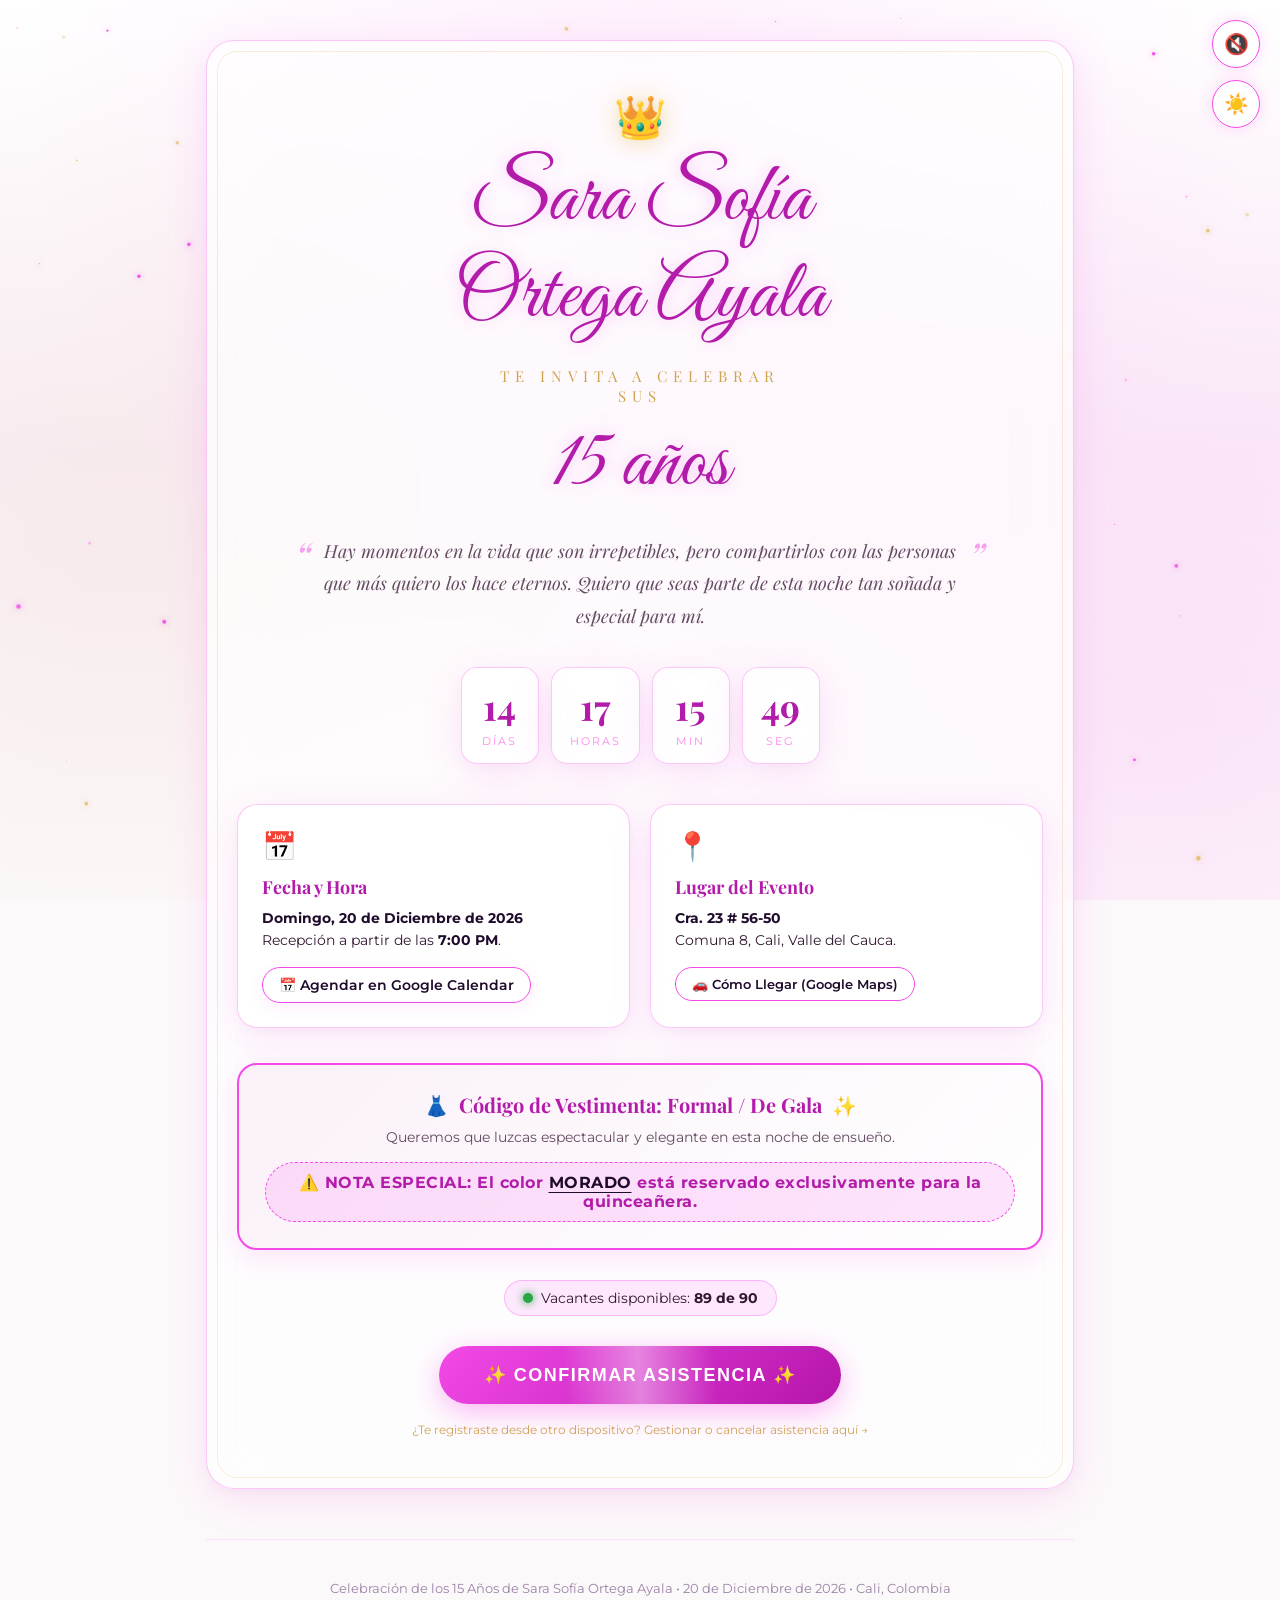
==== commit 0f122809: "correcion en colores y diseño y correcion en cambio de modo" ====
--- a/index.html
+++ b/index.html
@@ -26,17 +26,20 @@
   <canvas id="stars-canvas"></canvas>
 
   <!-- Botón de música de fondo (Vals) -->
-  <div class="audio-controller">
-    <button type="button" class="btn-music-toggle" id="music-toggle-btn" title="Activar/Pausar música">
-      🎵
+  <div class="audio-controller" style="position: fixed; top: 20px; right: 20px; z-index: 999;">
+    <button type="button" class="btn-music-toggle" id="music-toggle-btn" title="Activar música" style="border: 1px solid #F249E7; width: 48px; height: 48px; border-radius: 50%; display: flex; align-items: center; justify-content: center; font-size: 20px; cursor: pointer; transition: all 0.4s cubic-bezier(0.68, -0.55, 0.265, 1.55); backdrop-filter: blur(10px);">
+      🔇
     </button>
   </div>
 
+  <!-- Botón de cambio de tema -->
   <div class="theme-controller" style="position: fixed; top: 80px; right: 20px; z-index: 999;">
-    <button id="theme-toggle-btn" style="background: rgba(24, 6, 36, 0.85); border: 1px solid #F249E7; color: #fff; width: 48px; height: 48px; border-radius: 50%; display: flex; align-items: center; justify-content: center; font-size: 20px; cursor: pointer; box-shadow: 0 0 15px rgba(242, 73, 231, 0.4); transition: all 0.4s cubic-bezier(0.68, -0.55, 0.265, 1.55); backdrop-filter: blur(10px);">
-      🌙
+    <button id="theme-toggle-btn" style="border: 1px solid #F249E7; width: 48px; height: 48px; border-radius: 50%; display: flex; align-items: center; justify-content: center; font-size: 20px; cursor: pointer; transition: all 0.4s cubic-bezier(0.68, -0.55, 0.265, 1.55); backdrop-filter: blur(10px);">
+      ☀️
     </button>
   </div>
+
+
 
   <div class="content-wrapper">
 
@@ -74,36 +77,47 @@
 
       <!-- Tarjetas de Información: Fecha, Lugar, Calendario -->
       <div class="details-grid">
-        <!-- Fecha y Hora -->
-        <div class="detail-card">
+        <!-- Fecha y Hora (Toda la tarjeta agenda el evento) -->
+        <a href="https://calendar.google.com/calendar/event?action=TEMPLATE&amp;tmeid=MmVrbnRqNjMxZ201a3RpcGNvMnExamJ2YnEgbWFvYXphMTM1NzlAbQ&amp;tmsrc=maoaza13579%40gmail.com" 
+          target="_blank" 
+          class="detail-card" 
+          style="text-decoration: none; display: block;">
+          
           <span class="detail-icon">📅</span>
           <h3 class="detail-title">Fecha y Hora</h3>
           <p class="detail-text">
             <strong>Domingo, 20 de Diciembre de 2026</strong><br>
             Recepción a partir de las <strong>7:00 PM</strong>.
           </p>
+          
           <div style="margin-top: 15px;">
-            <!-- Botón oficial de inserción de Google Calendar -->
-            <a target="_blank" href="https://calendar.google.com/calendar/event?action=TEMPLATE&amp;tmeid=MmVrbnRqNjMxZ201a3RpcGNvMnExamJ2YnEgbWFvYXphMTM1NzlAbQ&amp;tmsrc=maoaza13579%40gmail.com">
-              <img border="0" src="assets/images/google_calendar_button.gif" alt="Google Calendar" style="vertical-align: middle;">
-            </a>
-          </div>
-        </div>
-
-        <!-- Lugar y Ruta -->
-        <div class="detail-card">
+            <!-- Reemplazamos el .gif por un botón CSS Premium adaptable -->
+            <span class="btn-calendar-pass">
+              📅 Agendar en Google Calendar
+            </span>
+          </div>
+        </a>
+
+
+        <!-- Lugar y Ruta (Toda la tarjeta es el enlace) -->
+        <a href="https://www.google.com/maps/dir//Cra.+23+%2356-50,+Comuna+8,+Cali,+Valle+del+Cauca/@3.4417114,-76.4965274,17z/data=!4m18!1m8!3m7!1s0x8e30a70733ebf565:0xc9f09c63545da21c!2sCra.+23+%2356-50,+Comuna+8,+Cali,+Valle+del+Cauca!3b1!8m2!3d3.4415515!4d-76.4965047!16s%2Fg%2F11vjm1vyjl!4m8!1m0!1m5!1m1!1s0x8e30a70733ebf565:0xc9f09c63545da21c!2m2!1d-76.4965047!2d3.4415515!3e0?entry=ttu" 
+          target="_blank" 
+          class="detail-card" 
+          style="text-decoration: none; display: block;">
+          
           <span class="detail-icon">📍</span>
           <h3 class="detail-title">Lugar del Evento</h3>
           <p class="detail-text">
             <strong>Cra. 23 # 56-50</strong><br>
             Comuna 8, Cali, Valle del Cauca.
           </p>
-          <a href="https://www.google.com/maps/dir//Cra.+23+%2356-50,+Comuna+8,+Cali,+Valle+del+Cauca/@3.4417114,-76.4965274,17z/data=!4m18!1m8!3m7!1s0x8e30a70733ebf565:0xc9f09c63545da21c!2sCra.+23+%2356-50,+Comuna+8,+Cali,+Valle+del+Cauca!3b1!8m2!3d3.4415515!4d-76.4965047!16s%2Fg%2F11vjm1vyjl!4m8!1m0!1m5!1m1!1s0x8e30a70733ebf565:0xc9f09c63545da21c!2m2!1d-76.4965047!2d3.4415515!3e0?entry=ttu" 
-             target="_blank" 
-             class="detail-btn">
+          
+          <!-- Cambiado a span para evitar enlaces anidados -->
+          <span class="detail-btn">
             🚗 Cómo Llegar (Google Maps)
-          </a>
-        </div>
+          </span>
+        </a>
+
       </div>
 
       <!-- Banner de Dress Code con Alerta del Color Morado Reservado -->
@@ -257,7 +271,7 @@
 
         <!-- Botón de Envío -->
         <button type="submit" class="btn-submit-registration" id="btn-submit-registration" disabled>
-          Confirmar mi Asistencia 🎉
+          🎉Confirmar mi Asistencia🎉
         </button>
 
         <p class="calendar-consent-note">
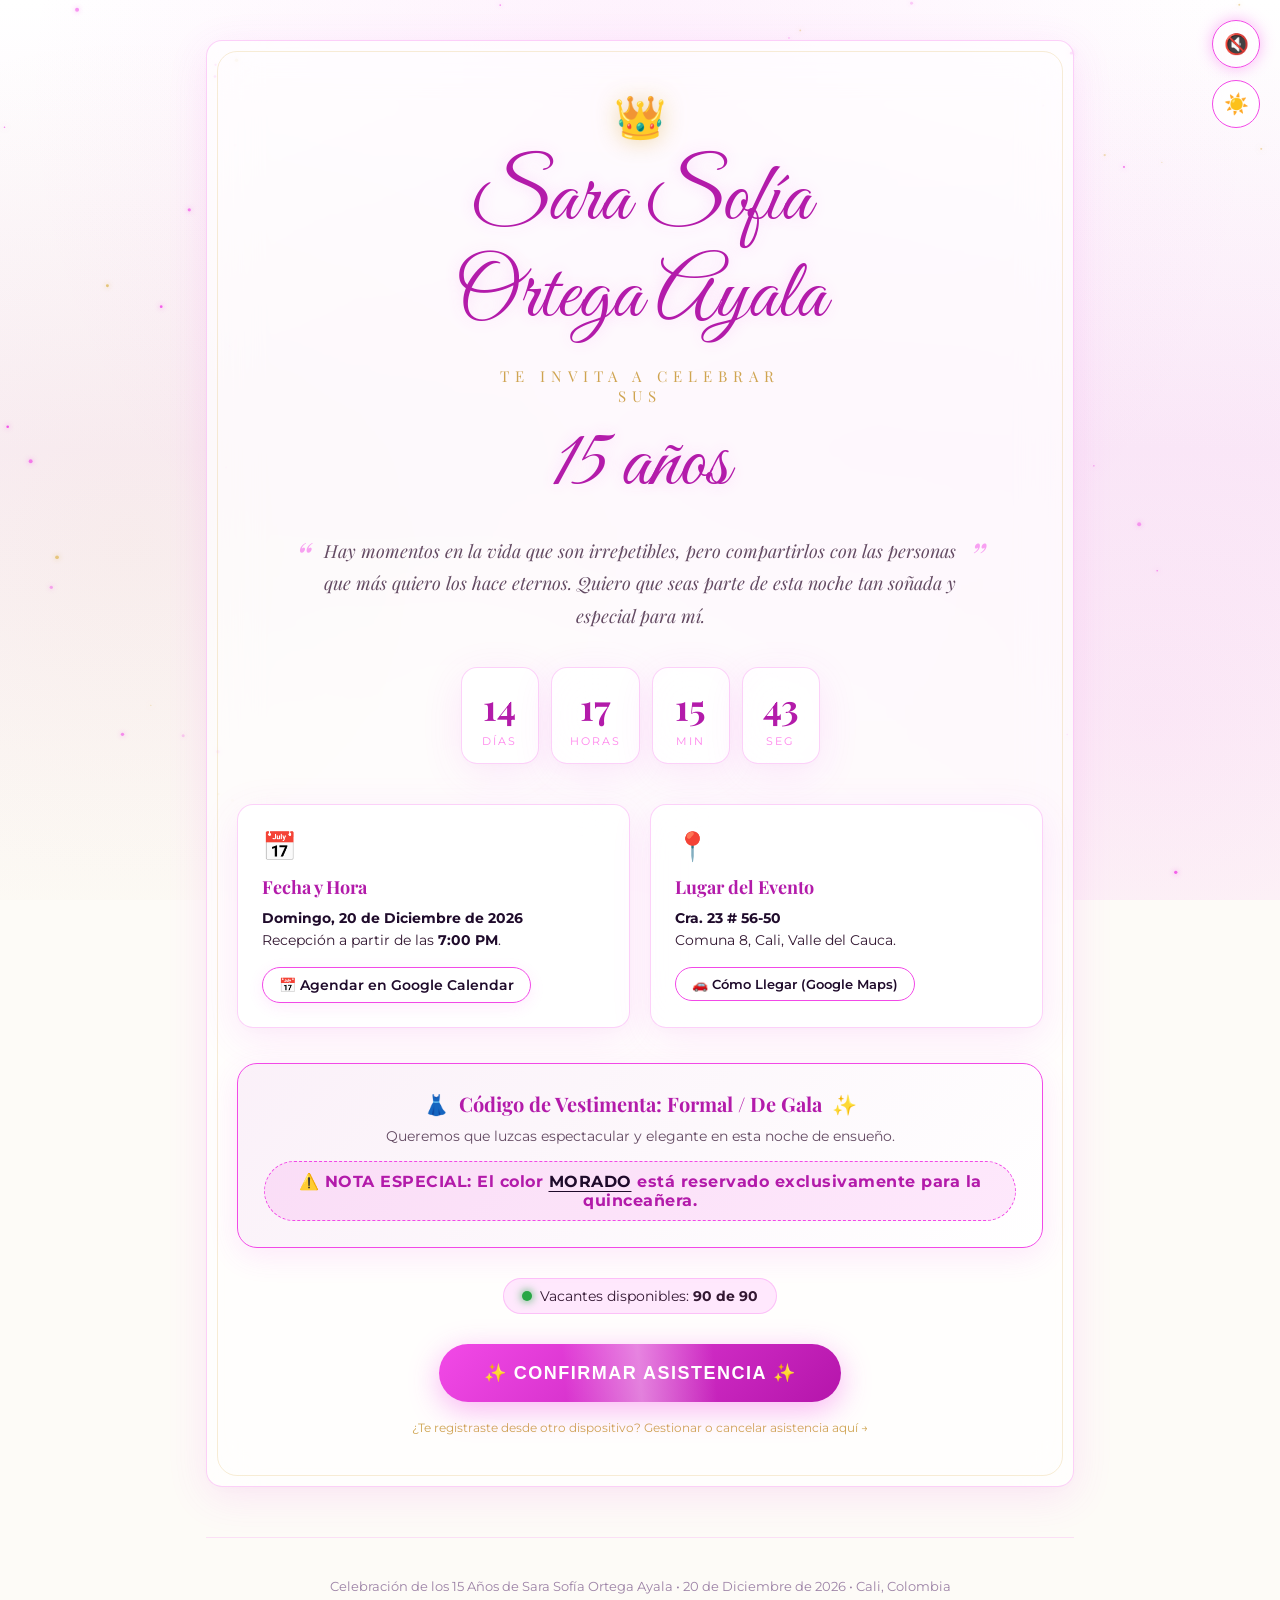
==== commit be290cd6: "nuevos cambios en temas colores y diseños y correciones de bug y escape en el flujo de informaicone " ====
--- a/index.html
+++ b/index.html
@@ -25,18 +25,19 @@
   <!-- Canvas animado de estrellas y partículas -->
   <canvas id="stars-canvas"></canvas>
 
-  <!-- Botón de música de fondo (Vals) -->
-  <div class="audio-controller" style="position: fixed; top: 20px; right: 20px; z-index: 999;">
-    <button type="button" class="btn-music-toggle" id="music-toggle-btn" title="Activar música" style="border: 1px solid #F249E7; width: 48px; height: 48px; border-radius: 50%; display: flex; align-items: center; justify-content: center; font-size: 20px; cursor: pointer; transition: all 0.4s cubic-bezier(0.68, -0.55, 0.265, 1.55); backdrop-filter: blur(10px);">
+  <!-- Panel de Controladores Flotantes (Esquina Superior Derecha) -->
+  <div class="floating-controls" style="position: fixed; top: 20px; right: 20px; z-index: 9999; display: flex; flex-direction: column; gap: 12px;">
+    
+    <!-- Botón de música de fondo (Vals) -->
+    <button type="button" class="btn-music-toggle" id="music-toggle-btn" title="Activar música" style="border: 1px solid #F249E7; width: 48px; height: 48px; border-radius: 50%; display: flex; align-items: center; justify-content: center; font-size: 20px; cursor: pointer; transition: all 0.4s cubic-bezier(0.68, -0.55, 0.265, 1.55); backdrop-filter: blur(10px); background: rgba(255,255,255,0.2);">
       🔇
     </button>
-  </div>
-
-  <!-- Botón de cambio de tema -->
-  <div class="theme-controller" style="position: fixed; top: 80px; right: 20px; z-index: 999;">
-    <button id="theme-toggle-btn" style="border: 1px solid #F249E7; width: 48px; height: 48px; border-radius: 50%; display: flex; align-items: center; justify-content: center; font-size: 20px; cursor: pointer; transition: all 0.4s cubic-bezier(0.68, -0.55, 0.265, 1.55); backdrop-filter: blur(10px);">
+
+    <!-- Botón de cambio de tema (Con rotación nativa integrada) -->
+    <button type="button" id="theme-toggle-btn" title="Cambiar tema" style="border: 1px solid #F249E7; width: 48px; height: 48px; border-radius: 50%; display: flex; align-items: center; justify-content: center; font-size: 20px; cursor: pointer; transition: transform 0.4s cubic-bezier(0.68, -0.55, 0.265, 1.55), background 0.4s; backdrop-filter: blur(10px); background: rgba(255,255,255,0.2);">
       ☀️
     </button>
+    
   </div>
 
 
@@ -289,6 +290,7 @@
   <script src="assets/vendor/qrcode.min.js"></script>
   <script src="js/config.js"></script>
   <script src="js/db-service.js"></script>
+  <script src="js/theme-music.js"></script>
   <script src="js/app.js"></script>
 </body>
 </html>
--- a/css/main.css
+++ b/css/main.css
@@ -2,6 +2,14 @@
    LOS 15 DE SARA SOFÍA ORTEGA AYALA - ESTILOS PRINCIPALES
    Color Principal: RGB(242, 73, 231) (#F249E7)
    ========================================================================== */
+/* ASEGÚRATE DE QUE ESTO ESTÉ AL INICIO DE TU MAIN.CSS (MODO OSCURO) */
+html, body, h1, h2, h3, h4, p, a, span, button, i, div, section, label, input {
+  transition: color 0.4s ease-in-out, 
+              background-color 0.4s ease-in-out, 
+              box-shadow 0.4s ease-in-out, 
+              border-color 0.4s ease-in-out,
+              transform 0.4s ease-in-out;
+}
 
 :root {
   --primary-rgb: 242, 73, 231;
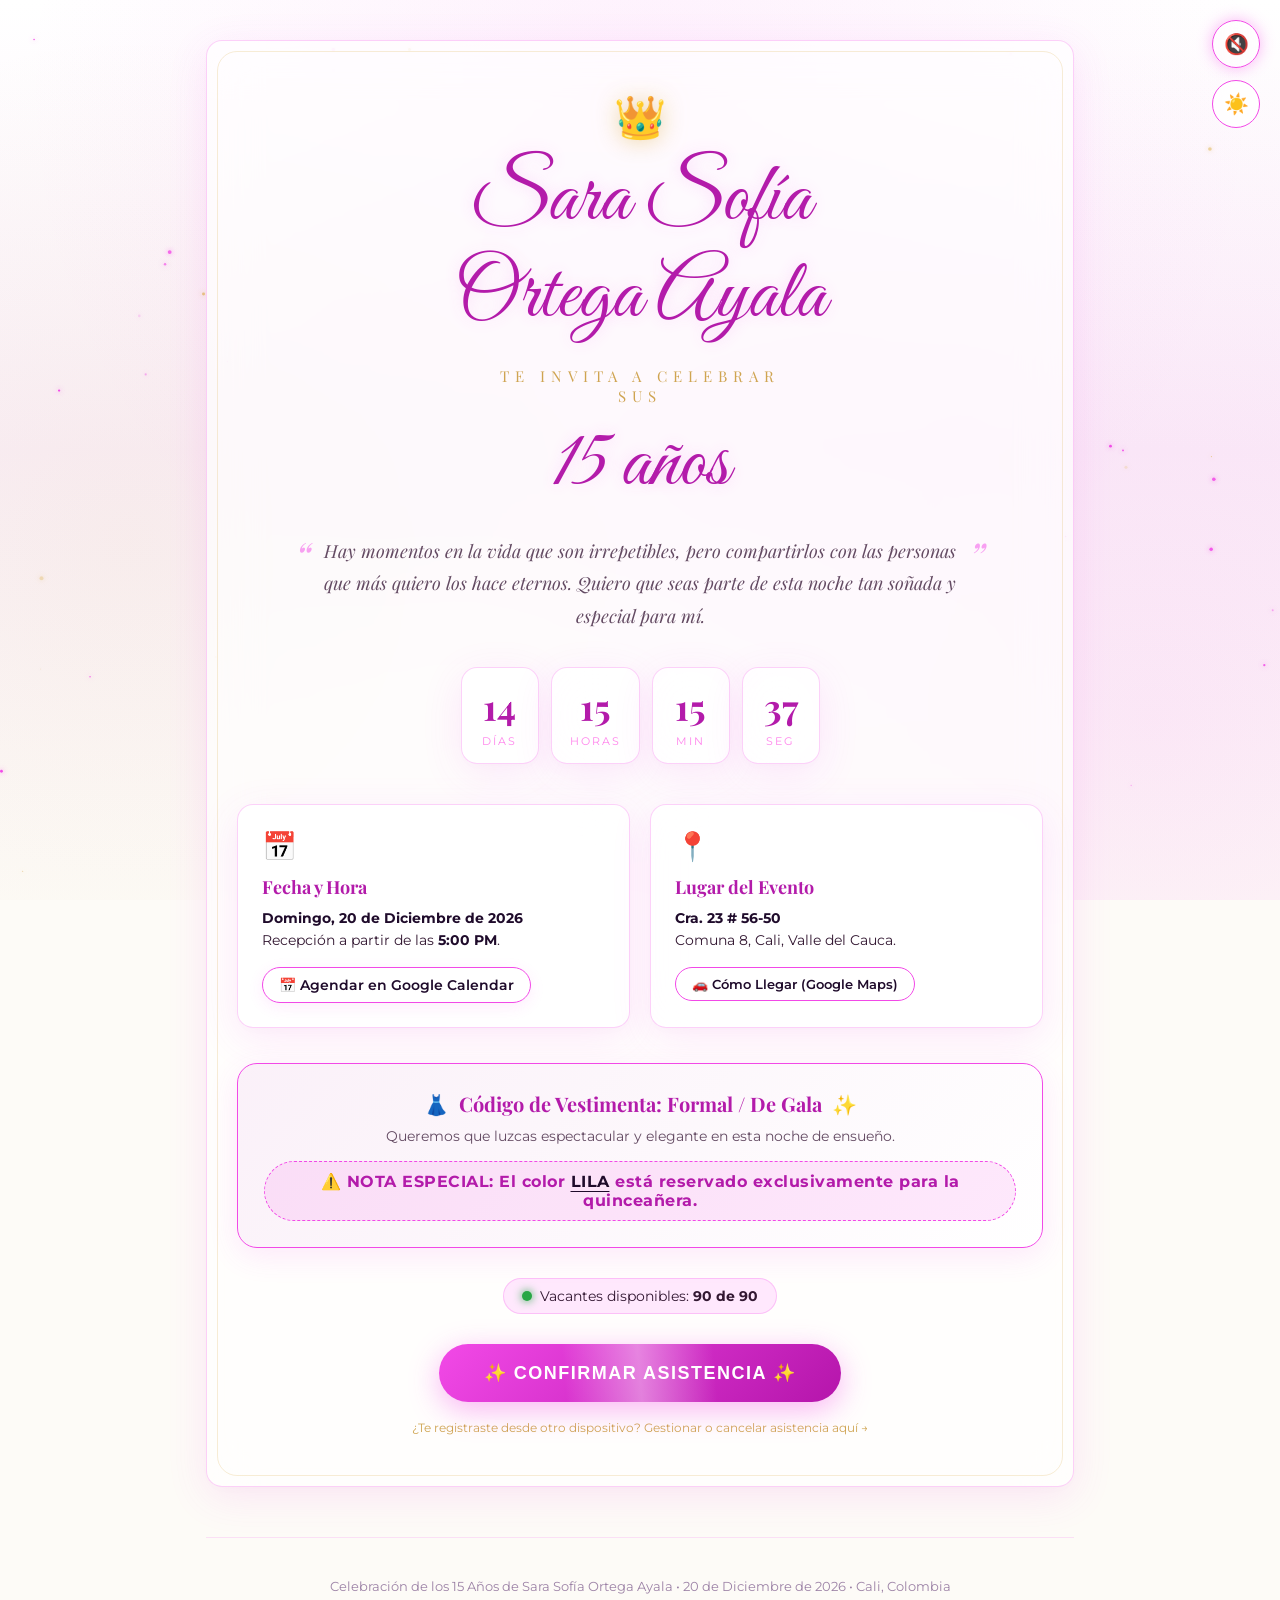
==== commit 3cb7f2da: "ajustes para distintos dispositivos" ====
--- a/index.html
+++ b/index.html
@@ -79,7 +79,7 @@
       <!-- Tarjetas de Información: Fecha, Lugar, Calendario -->
       <div class="details-grid">
         <!-- Fecha y Hora (Toda la tarjeta agenda el evento) -->
-        <a href="https://calendar.google.com/calendar/event?action=TEMPLATE&amp;tmeid=MmVrbnRqNjMxZ201a3RpcGNvMnExamJ2YnEgbWFvYXphMTM1NzlAbQ&amp;tmsrc=maoaza13579%40gmail.com" 
+        <a href="https://drive.google.com/uc?export=download&id=1Y9keX4gxIq8T5jqC60YuNZyEEs4g4bd8" 
           target="_blank" 
           class="detail-card" 
           style="text-decoration: none; display: block;">
@@ -88,7 +88,7 @@
           <h3 class="detail-title">Fecha y Hora</h3>
           <p class="detail-text">
             <strong>Domingo, 20 de Diciembre de 2026</strong><br>
-            Recepción a partir de las <strong>7:00 PM</strong>.
+            Recepción a partir de las <strong>5:00 PM</strong>.
           </p>
           
           <div style="margin-top: 15px;">
@@ -101,7 +101,8 @@
 
 
         <!-- Lugar y Ruta (Toda la tarjeta es el enlace) -->
-        <a href="https://www.google.com/maps/dir//Cra.+23+%2356-50,+Comuna+8,+Cali,+Valle+del+Cauca/@3.4417114,-76.4965274,17z/data=!4m18!1m8!3m7!1s0x8e30a70733ebf565:0xc9f09c63545da21c!2sCra.+23+%2356-50,+Comuna+8,+Cali,+Valle+del+Cauca!3b1!8m2!3d3.4415515!4d-76.4965047!16s%2Fg%2F11vjm1vyjl!4m8!1m0!1m5!1m1!1s0x8e30a70733ebf565:0xc9f09c63545da21c!2m2!1d-76.4965047!2d3.4415515!3e0?entry=ttu" 
+        <a id="card-mapa" 
+          href="" 
           target="_blank" 
           class="detail-card" 
           style="text-decoration: none; display: block;">
@@ -113,15 +114,37 @@
             Comuna 8, Cali, Valle del Cauca.
           </p>
           
-          <!-- Cambiado a span para evitar enlaces anidados -->
-          <span class="detail-btn">
+          <span id="txt-btn-mapa" class="detail-btn">
             🚗 Cómo Llegar (Google Maps)
           </span>
         </a>
 
-      </div>
-
-      <!-- Banner de Dress Code con Alerta del Color Morado Reservado -->
+        <script>
+          window.addEventListener('DOMContentLoaded', () => {
+            const cardMapa = document.getElementById('card-mapa');
+            const txtBtn = document.getElementById('txt-btn-mapa');
+            
+            // Aquí tu script toma la URL que viene desde tu objeto de configuración config.js
+            let urlBase = config.GOOGLE_MAPS_URL; 
+
+            // Detectar si el usuario está abriendo la web desde un ecosistema Apple
+            const esApple = /iPad|iPhone|iPod|Macintosh/.test(navigator.userAgent) && !window.MSStream;
+
+            if (esApple) {
+              // Si es iPhone, cambiamos el link para forzar la app de Apple Maps nativa
+              cardMapa.href = "https://maps.apple.com/?daddr=3.4415515,-76.4965047&dirflg=d";
+              txtBtn.innerHTML = "🚗 Cómo Llegar (Apple Maps)";
+            } else {
+              // Si es Android o PC, mantiene el link oficial de Google Maps
+              cardMapa.href = urlBase;
+            }
+          });
+        </script>
+
+
+      </div>
+
+      <!-- Banner de Dress Code con Alerta del Color LILA Reservado -->
       <section class="dress-code-banner">
         <h3 class="dress-code-title">
           <span>👗</span> Código de Vestimenta: Formal / De Gala <span>✨</span>
@@ -130,7 +153,7 @@
           Queremos que luzcas espectacular y elegante en esta noche de ensueño.
         </p>
         <div class="dress-code-warning">
-          ⚠️ NOTA ESPECIAL: El color <span>MORADO</span> está reservado exclusivamente para la quinceañera.
+          ⚠️ NOTA ESPECIAL: El color <span>LILA</span> está reservado exclusivamente para la quinceañera.
         </div>
       </section>
 
--- a/css/main.css
+++ b/css/main.css
@@ -328,7 +328,7 @@
 }
 
 /* ==========================================================================
-   ALERTA DE DRESS CODE: COLOR MORADO RESERVADO
+   ALERTA DE DRESS CODE: COLOR LILA RESERVADO
    ========================================================================== */
 
 .dress-code-banner {
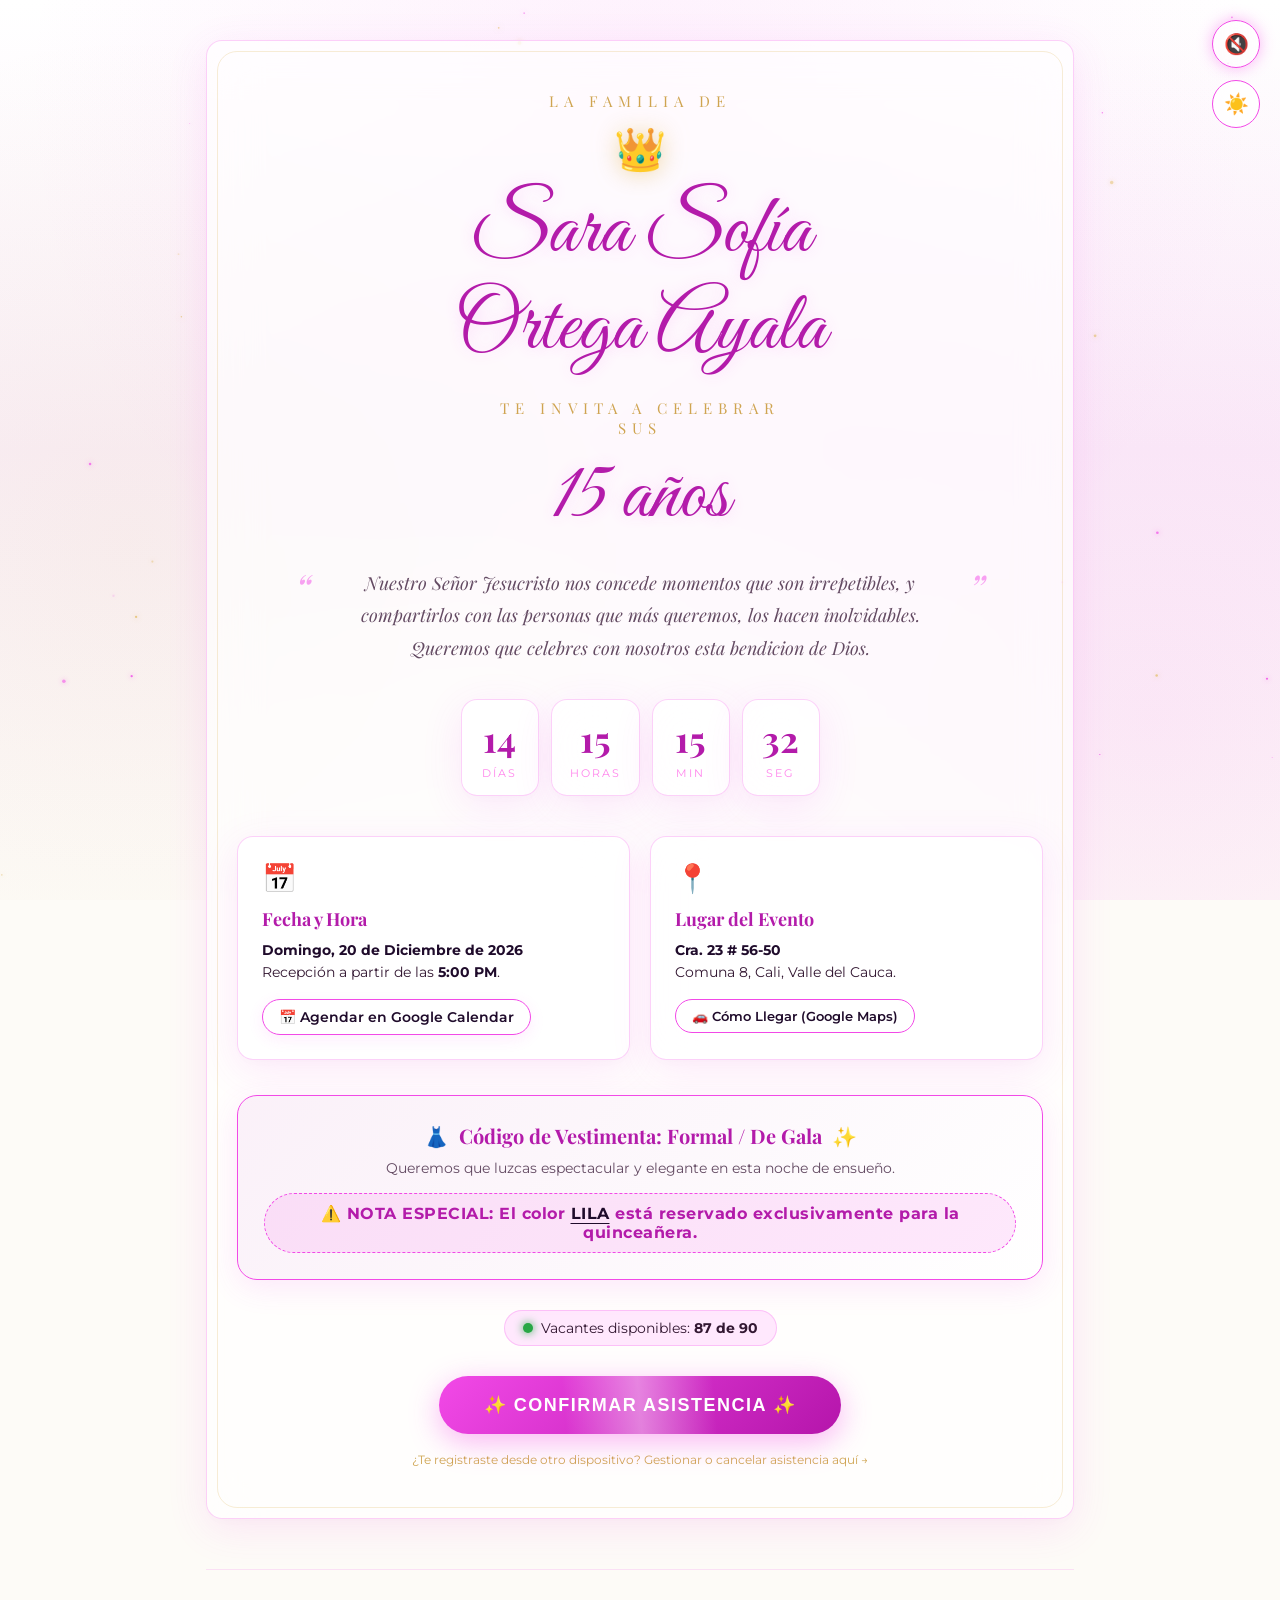
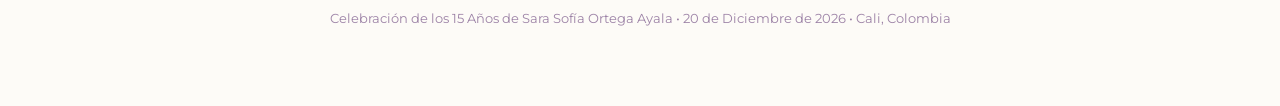
==== commit 619cb20a: "ultima actualizacion de la version donde las personas indican su cantidad de acompañantes" ====
--- a/index.html
+++ b/index.html
@@ -46,14 +46,16 @@
 
     <!-- Tarjeta de Invitación Principal -->
     <main class="invitation-card">
-      
+      <div class="invitation-subtitle">La familia de</div>
       <div class="tiara-ornament">👑</div>
       <h1 class="quinceanera-name">Sara Sofía<br>Ortega Ayala</h1>
       <div class="invitation-subtitle">Te invita a celebrar<br>sus</div>
       <h1 class="quinceanera-name">15 años</h1>
 
       <p class="emotional-quote">
-        Hay momentos en la vida que son irrepetibles, pero compartirlos con las personas que más quiero los hace eternos. Quiero que seas parte de esta noche tan soñada y especial para mí.
+        Nuestro Señor Jesucristo nos concede momentos que son irrepetibles, y compartirlos con las personas que más queremos, los hacen inolvidables.
+        <br>
+        Queremos que celebres con nosotros esta bendicion de Dios.
       </p>
 
       <!-- Contador Regresivo -->
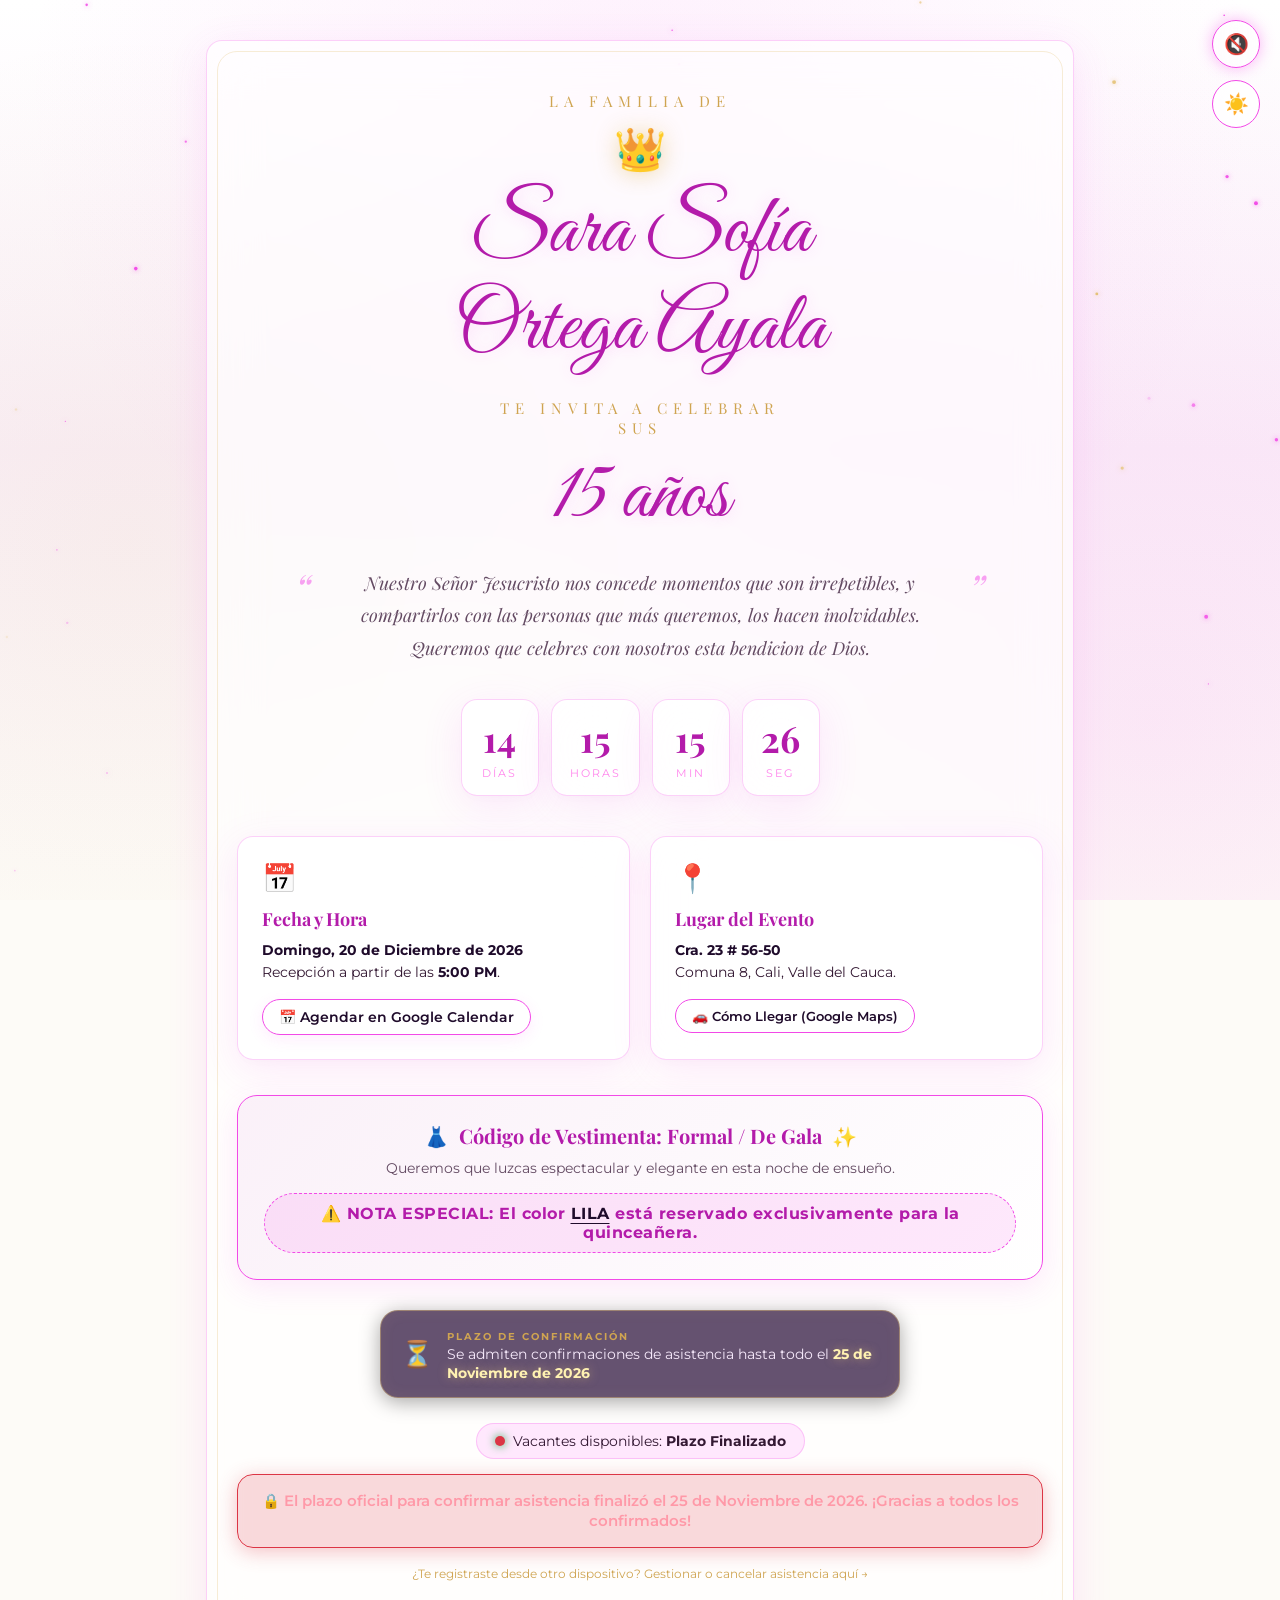
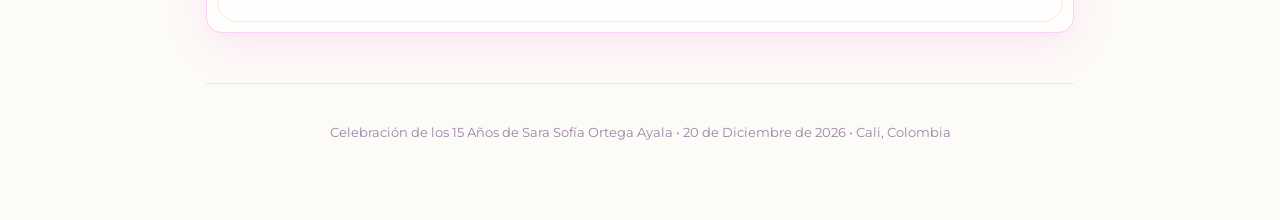
==== commit 9d0ae8ac: "nueva version con cambio de modalidad de acompañantes de invitados y tiempo limite del 25 de noviemb" ====
--- a/index.html
+++ b/index.html
@@ -165,6 +165,15 @@
       <!-- Sección de Asistencia y Vacantes (Si no está registrado) -->
       <div id="rsvp-action-container">
         
+        <!-- Banner de Plazo Límite de Confirmación (25 de Noviembre de 2026) -->
+        <div class="rsvp-deadline-banner" id="rsvp-deadline-banner">
+          <span class="rsvp-deadline-icon">⏳</span>
+          <div class="rsvp-deadline-info">
+            <span class="rsvp-deadline-tag">Plazo de Confirmación</span>
+            <p class="rsvp-deadline-text">Se admiten confirmaciones de asistencia hasta todo el <strong>25 de Noviembre de 2026</strong></p>
+          </div>
+        </div>
+
         <!-- Indicador de Vacantes (Máximo 90) -->
         <div class="vacancies-status-bar" id="vacancies-bar-container">
           <div class="vacancy-pill">
@@ -177,6 +186,11 @@
         <button type="button" class="btn-main-rsvp" id="btn-main-rsvp" style="display: none;">
           ✨ Confirmar Asistencia ✨
         </button>
+
+        <!-- Mensaje de Plazo Expirado (Si ya pasó el 25 de noviembre) -->
+        <div class="deadline-expired-notice" id="deadline-expired-notice" style="display: none;">
+          🔒 El plazo oficial para confirmar asistencia finalizó el 25 de Noviembre de 2026. ¡Gracias a todos los confirmados!
+        </div>
 
         <!-- Mensaje de Aforo Completo (Si no hay vacantes) -->
         <div class="full-capacity-notice" id="full-capacity-notice" style="display: none;">
@@ -256,13 +270,6 @@
           <div class="form-feedback" id="feedback-doc"></div>
         </div>
 
-        <!-- Banner inteligente si es un Líder que ya estuvo registrado antes -->
-        <div class="former-group-banner" id="former-group-banner">
-          <div class="former-group-title">✨ ¡Bienvenido de nuevo!</div>
-          <div class="former-group-text" id="former-group-text"></div>
-          <button type="button" class="btn-restore-group" id="btn-restore-group">Re-inscribir acompañantes</button>
-        </div>
-
         <!-- PASO 3: CORREO ELECTRÓNICO (Validación personal vs corporativo) -->
         <div class="form-step locked" id="step-email">
           <label class="form-label" for="input-email">
@@ -282,22 +289,9 @@
           <div class="form-feedback" id="feedback-email"></div>
         </div>
 
-        <!-- PASO 4: SECCIÓN DE ACOMPAÑANTES -->
-        <div class="companions-section" id="companions-section">
-          <div class="companions-header">
-            <span class="companions-title">👥 ¿Asistirás con acompañantes?</span>
-          </div>
-          
-          <div id="companions-list"></div>
-
-          <button type="button" class="btn-add-companion" id="btn-add-companion">
-            <span>+</span> Agregar Acompañante
-          </button>
-        </div>
-
         <!-- Botón de Envío -->
         <button type="submit" class="btn-submit-registration" id="btn-submit-registration" disabled>
-          🎉Confirmar mi Asistencia🎉
+          🎉 Confirmar mi Asistencia 🎉
         </button>
 
         <p class="calendar-consent-note">
--- a/css/main.css
+++ b/css/main.css
@@ -467,6 +467,72 @@
   margin-top: 20px;
   font-size: 16px;
   font-weight: 600;
+}
+
+/* Banner de Plazo de Confirmación (25 de Noviembre) */
+.rsvp-deadline-banner {
+  background: rgba(36, 9, 52, 0.7);
+  border: 1px solid rgba(229, 195, 120, 0.45);
+  border-radius: 18px;
+  padding: 14px 20px;
+  margin: 20px auto;
+  max-width: 520px;
+  display: flex;
+  align-items: center;
+  gap: 14px;
+  box-shadow: 0 4px 20px rgba(0, 0, 0, 0.35), inset 0 0 15px rgba(229, 195, 120, 0.08);
+  backdrop-filter: blur(8px);
+  text-align: left;
+}
+
+.rsvp-deadline-icon {
+  font-size: 26px;
+  animation: pulse-deadline 2s infinite ease-in-out;
+}
+
+@keyframes pulse-deadline {
+  0%, 100% { transform: scale(1); }
+  50% { transform: scale(1.15) rotate(5deg); }
+}
+
+.rsvp-deadline-info {
+  flex: 1;
+}
+
+.rsvp-deadline-tag {
+  display: inline-block;
+  font-size: 10px;
+  font-weight: 700;
+  text-transform: uppercase;
+  letter-spacing: 2px;
+  color: var(--gold-accent);
+  margin-bottom: 2px;
+}
+
+.rsvp-deadline-text {
+  font-size: 13.5px;
+  color: #f7eafc;
+  line-height: 1.4;
+  margin: 0;
+}
+
+.rsvp-deadline-text strong {
+  color: #fff2b2;
+  text-shadow: 0 0 10px rgba(229, 195, 120, 0.5);
+}
+
+.deadline-expired-notice {
+  background: rgba(220, 53, 69, 0.18);
+  border: 1.5px solid #dc3545;
+  color: #ff99a8;
+  padding: 16px 22px;
+  border-radius: 16px;
+  margin-top: 15px;
+  font-size: 14.5px;
+  font-weight: 600;
+  line-height: 1.4;
+  text-align: center;
+  box-shadow: 0 4px 20px rgba(220, 53, 69, 0.3);
 }
 
 /* ==========================================================================
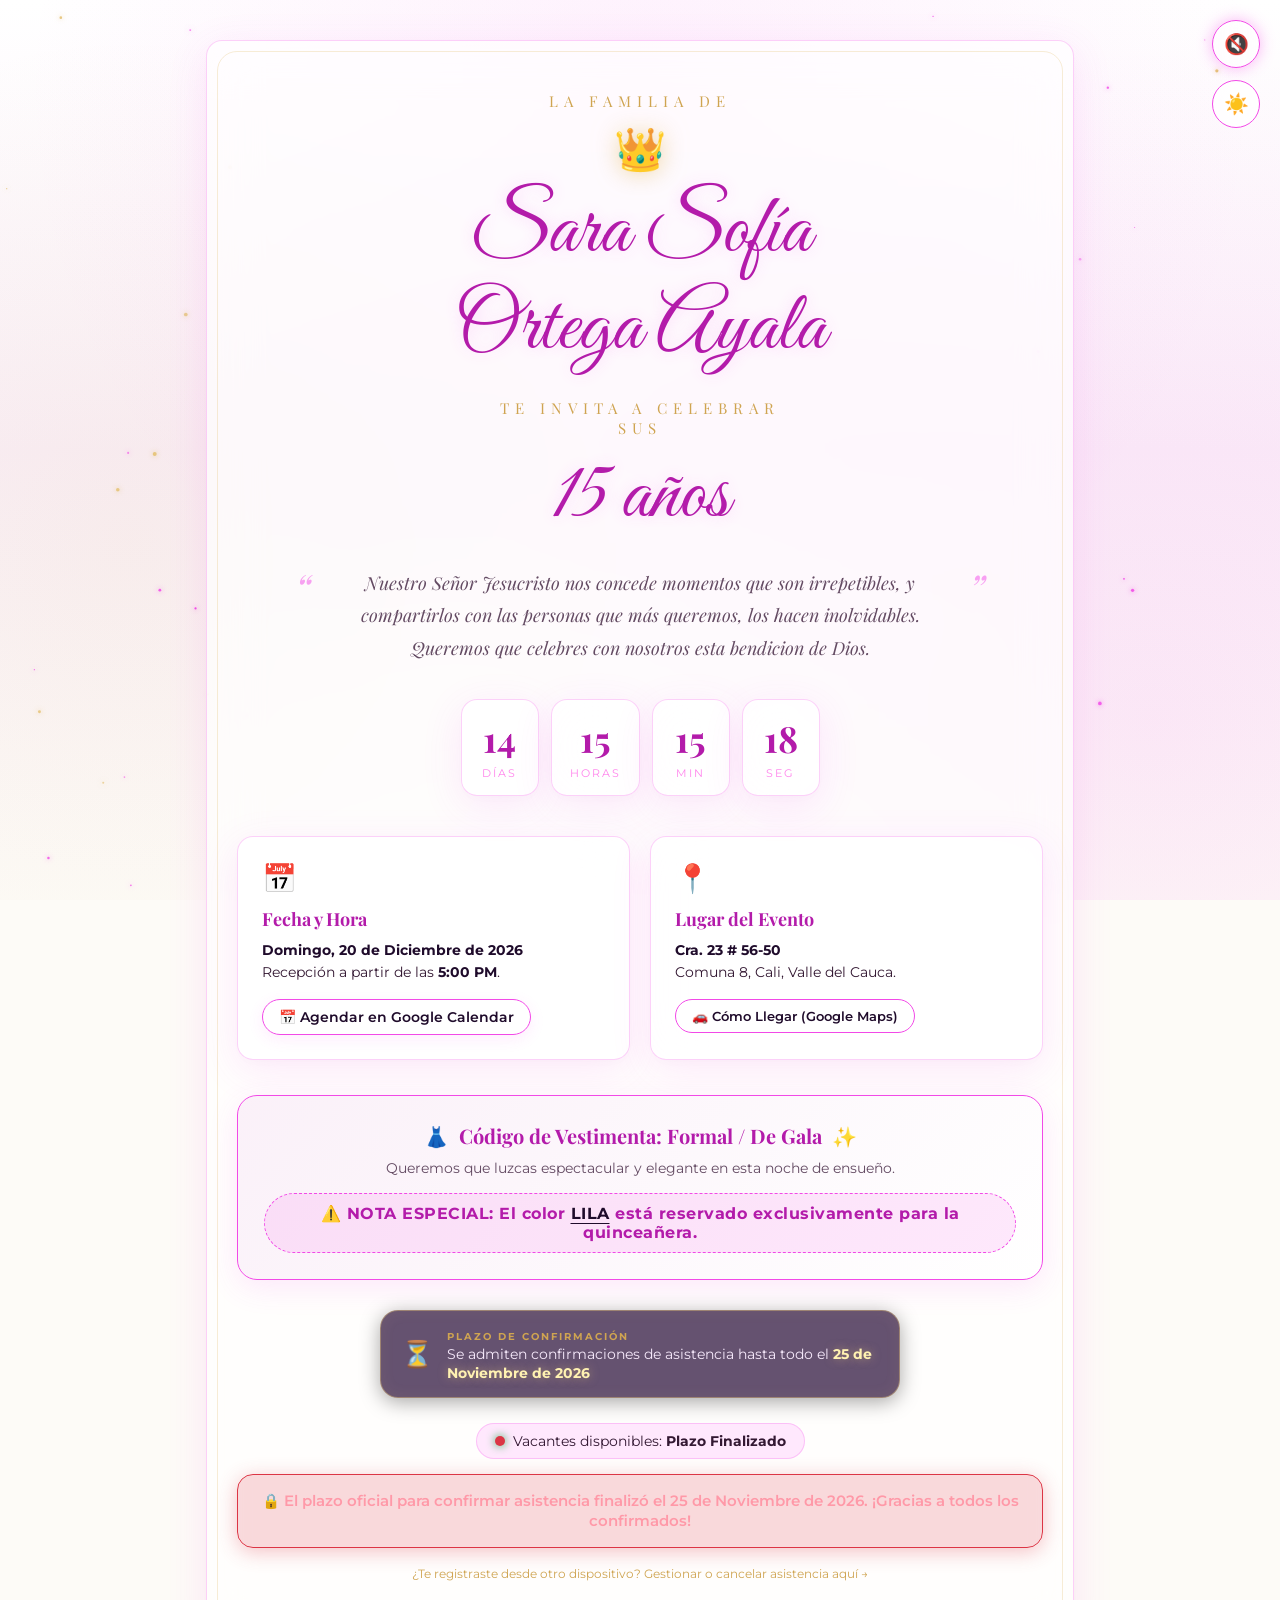
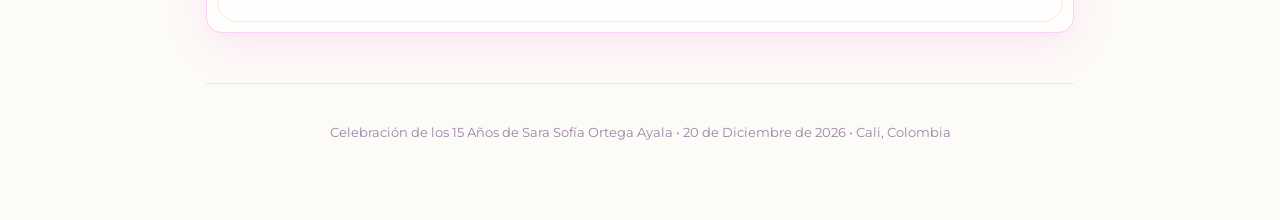
==== commit a31e3a0b: "correciones finales" ====
--- a/index.html
+++ b/index.html
@@ -45,122 +45,103 @@
   <div class="content-wrapper">
 
     <!-- Tarjeta de Invitación Principal -->
-    <main class="invitation-card">
-      <div class="invitation-subtitle">La familia de</div>
-      <div class="tiara-ornament">👑</div>
-      <h1 class="quinceanera-name">Sara Sofía<br>Ortega Ayala</h1>
-      <div class="invitation-subtitle">Te invita a celebrar<br>sus</div>
-      <h1 class="quinceanera-name">15 años</h1>
-
-      <p class="emotional-quote">
-        Nuestro Señor Jesucristo nos concede momentos que son irrepetibles, y compartirlos con las personas que más queremos, los hacen inolvidables.
-        <br>
-        Queremos que celebres con nosotros esta bendicion de Dios.
-      </p>
-
-      <!-- Contador Regresivo -->
-      <div class="countdown-container">
-        <div class="countdown-box">
-          <span class="countdown-number" id="count-days">00</span>
-          <span class="countdown-label">Días</span>
-        </div>
-        <div class="countdown-box">
-          <span class="countdown-number" id="count-hours">00</span>
-          <span class="countdown-label">Horas</span>
-        </div>
-        <div class="countdown-box">
-          <span class="countdown-number" id="count-mins">00</span>
-          <span class="countdown-label">Min</span>
-        </div>
-        <div class="countdown-box">
-          <span class="countdown-number" id="count-secs">00</span>
-          <span class="countdown-label">Seg</span>
-        </div>
+    <main class="invitation-card" id="main-invitation-card">
+      
+      <!-- Encabezado Principal de la Invitación (Visible por defecto) -->
+      <header class="invitation-header-block" id="invitation-main-header">
+        <div class="invitation-subtitle">La familia de</div>
+        <div class="tiara-ornament">👑</div>
+        <h1 class="quinceanera-name">Sara Sofía<br>Ortega Ayala</h1>
+        <div class="invitation-subtitle">Te invita a celebrar<br>sus</div>
+        <h1 class="quinceanera-name">15 años</h1>
+      </header>
+
+      <!-- SECCIÓN DEL PASE VIP / QR (Si aceptó la invitación, aparece aquí, JUSTO DEBAJO DEL TÍTULO) -->
+      <section id="vip-pass-section" style="display: none;"></section>
+
+      <!-- RESTO DE LA INVITACIÓN: TIEMPO QUE FALTA, DETALLES Y TODO LO DEMÁS -->
+      <div id="invitation-secondary-content">
+        <p class="emotional-quote">
+          Nuestro Señor Jesucristo nos concede momentos que son irrepetibles, y compartirlos con las personas que más queremos, los hacen inolvidables.
+          <br>
+          Queremos que celebres con nosotros esta bendicion de Dios.
+        </p>
+
+        <!-- Contador Regresivo -->
+        <div class="countdown-container" id="countdown-wrapper">
+          <div class="countdown-box">
+            <span class="countdown-number" id="count-days">00</span>
+            <span class="countdown-label">Días</span>
+          </div>
+          <div class="countdown-box">
+            <span class="countdown-number" id="count-hours">00</span>
+            <span class="countdown-label">Horas</span>
+          </div>
+          <div class="countdown-box">
+            <span class="countdown-number" id="count-mins">00</span>
+            <span class="countdown-label">Min</span>
+          </div>
+          <div class="countdown-box">
+            <span class="countdown-number" id="count-secs">00</span>
+            <span class="countdown-label">Seg</span>
+          </div>
+        </div>
+
+        <!-- Tarjetas de Información: Fecha, Lugar, Calendario -->
+        <div class="details-grid">
+          <!-- Fecha y Hora (Toda la tarjeta agenda el evento) -->
+          <a href="https://drive.google.com/uc?export=download&id=1Y9keX4gxIq8T5jqC60YuNZyEEs4g4bd8" 
+            target="_blank" 
+            class="detail-card" 
+            style="text-decoration: none; display: block;">
+            
+            <span class="detail-icon">📅</span>
+            <h3 class="detail-title">Fecha y Hora</h3>
+            <p class="detail-text">
+              <strong>Domingo, 20 de Diciembre de 2026</strong><br>
+              Recepción a partir de las <strong>5:00 PM</strong>.
+            </p>
+            
+            <div style="margin-top: 15px;">
+              <span class="btn-calendar-pass">
+                📅 Agendar en Google Calendar
+              </span>
+            </div>
+          </a>
+
+          <!-- Lugar y Ruta (Enlace directo a Google Maps sin detección de dispositivo) -->
+          <a id="card-mapa" 
+            href="https://www.google.com/maps/dir//Cra.+23+%2356-50,+Comuna+8,+Cali,+Valle+del+Cauca/@3.4417114,-76.4965274,17z/data=!4m18!1m8!3m7!1s0x8e30a70733ebf565:0xc9f09c63545da21c!2sCra.+23+%2356-50,+Comuna+8,+Cali,+Valle+del+Cauca!3b1!8m2!3d3.4415515!4d-76.4965047!16s%2Fg%2F11vjm1vyjl!4m8!1m0!1m5!1m1!1s0x8e30a70733ebf565:0xc9f09c63545da21c!2m2!1d-76.4965047!2d3.4415515!3e0?entry=ttu" 
+            target="_blank" 
+            class="detail-card" 
+            style="text-decoration: none; display: block;">
+            
+            <span class="detail-icon">📍</span>
+            <h3 class="detail-title">Lugar del Evento</h3>
+            <p class="detail-text">
+              <strong>Cra. 23 # 56-50</strong><br>
+              Comuna 8, Cali, Valle del Cauca.
+            </p>
+            
+            <span id="txt-btn-mapa" class="detail-btn">
+              🚗 Cómo Llegar (Google Maps)
+            </span>
+          </a>
+        </div>
+
+        <!-- Banner de Dress Code con Alerta del Color LILA Reservado -->
+        <section class="dress-code-banner">
+          <h3 class="dress-code-title">
+            <span>👗</span> Código de Vestimenta: Formal / De Gala <span>✨</span>
+          </h3>
+          <p style="font-size: 14px; color: var(--text-muted); margin-bottom: 6px;">
+            Queremos que luzcas espectacular y elegante en esta noche de ensueño.
+          </p>
+          <div class="dress-code-warning">
+            ⚠️ NOTA ESPECIAL: El color <span>LILA</span> está reservado exclusivamente para la quinceañera.
+          </div>
+        </section>
       </div>
-
-      <!-- Tarjetas de Información: Fecha, Lugar, Calendario -->
-      <div class="details-grid">
-        <!-- Fecha y Hora (Toda la tarjeta agenda el evento) -->
-        <a href="https://drive.google.com/uc?export=download&id=1Y9keX4gxIq8T5jqC60YuNZyEEs4g4bd8" 
-          target="_blank" 
-          class="detail-card" 
-          style="text-decoration: none; display: block;">
-          
-          <span class="detail-icon">📅</span>
-          <h3 class="detail-title">Fecha y Hora</h3>
-          <p class="detail-text">
-            <strong>Domingo, 20 de Diciembre de 2026</strong><br>
-            Recepción a partir de las <strong>5:00 PM</strong>.
-          </p>
-          
-          <div style="margin-top: 15px;">
-            <!-- Reemplazamos el .gif por un botón CSS Premium adaptable -->
-            <span class="btn-calendar-pass">
-              📅 Agendar en Google Calendar
-            </span>
-          </div>
-        </a>
-
-
-        <!-- Lugar y Ruta (Toda la tarjeta es el enlace) -->
-        <a id="card-mapa" 
-          href="" 
-          target="_blank" 
-          class="detail-card" 
-          style="text-decoration: none; display: block;">
-          
-          <span class="detail-icon">📍</span>
-          <h3 class="detail-title">Lugar del Evento</h3>
-          <p class="detail-text">
-            <strong>Cra. 23 # 56-50</strong><br>
-            Comuna 8, Cali, Valle del Cauca.
-          </p>
-          
-          <span id="txt-btn-mapa" class="detail-btn">
-            🚗 Cómo Llegar (Google Maps)
-          </span>
-        </a>
-
-        <script>
-          window.addEventListener('DOMContentLoaded', () => {
-            const cardMapa = document.getElementById('card-mapa');
-            const txtBtn = document.getElementById('txt-btn-mapa');
-            
-            // Aquí tu script toma la URL que viene desde tu objeto de configuración config.js
-            let urlBase = config.GOOGLE_MAPS_URL; 
-
-            // Detectar si el usuario está abriendo la web desde un ecosistema Apple
-            const esApple = /iPad|iPhone|iPod|Macintosh/.test(navigator.userAgent) && !window.MSStream;
-
-            if (esApple) {
-              // Si es iPhone, cambiamos el link para forzar la app de Apple Maps nativa
-              cardMapa.href = "https://maps.apple.com/?daddr=3.4415515,-76.4965047&dirflg=d";
-              txtBtn.innerHTML = "🚗 Cómo Llegar (Apple Maps)";
-            } else {
-              // Si es Android o PC, mantiene el link oficial de Google Maps
-              cardMapa.href = urlBase;
-            }
-          });
-        </script>
-
-
-      </div>
-
-      <!-- Banner de Dress Code con Alerta del Color LILA Reservado -->
-      <section class="dress-code-banner">
-        <h3 class="dress-code-title">
-          <span>👗</span> Código de Vestimenta: Formal / De Gala <span>✨</span>
-        </h3>
-        <p style="font-size: 14px; color: var(--text-muted); margin-bottom: 6px;">
-          Queremos que luzcas espectacular y elegante en esta noche de ensueño.
-        </p>
-        <div class="dress-code-warning">
-          ⚠️ NOTA ESPECIAL: El color <span>LILA</span> está reservado exclusivamente para la quinceañera.
-        </div>
-      </section>
-
-      <!-- Sección Dinámica: Pase Digital VIP (Si ya está registrado con cookie) -->
-      <section id="vip-pass-section" style="display: none;"></section>
 
       <!-- Sección de Asistencia y Vacantes (Si no está registrado) -->
       <div id="rsvp-action-container">
@@ -242,8 +223,9 @@
           <div class="input-container">
             <input type="text" 
                    id="input-name" 
+                   name="name"
                    class="form-input" 
-                   placeholder="Ej: Juan Carlos Pérez" 
+                   placeholder="Ej: Juanito Pérez" 
                    autocomplete="name" 
                    required>
             <span class="field-status-icon" id="icon-name"></span>
@@ -261,8 +243,10 @@
             <input type="text" 
                    inputmode="numeric" 
                    id="input-doc" 
+                   name="document-number"
                    class="form-input" 
-                   placeholder="Ej: 1144000123" 
+                   placeholder="Ej: 123454321" 
+                   autocomplete="id"
                    disabled 
                    required>
             <span class="field-status-icon" id="icon-doc"></span>
@@ -279,6 +263,7 @@
           <div class="input-container">
             <input type="email" 
                    id="input-email" 
+                   name="email"
                    class="form-input" 
                    placeholder="tu-correo@gmail.com" 
                    autocomplete="email" 
--- a/css/main.css
+++ b/css/main.css
@@ -814,3 +814,228 @@
     bottom: 15px;
   }
 }
+
+/* ==========================================================================
+   VISTA EXCLUSIVA DE BIENVENIDA (CUANDO EL INVITADO YA INGRESÓ)
+   ========================================================================== */
+.checked-in-exclusive-welcome {
+  text-align: center;
+  padding: 30px 20px;
+  animation: fadeIn 0.6s ease;
+}
+
+.welcome-crown {
+  font-size: 56px;
+  margin-bottom: 8px;
+  animation: royalCrownBounce 2.5s infinite ease-in-out;
+  display: inline-block;
+}
+
+@keyframes royalCrownBounce {
+  0%, 100% { transform: translateY(0) rotate(0deg); }
+  50% { transform: translateY(-10px) rotate(3deg); }
+}
+
+.welcome-sparkles {
+  font-size: 26px;
+  margin-bottom: 12px;
+  letter-spacing: 6px;
+}
+
+.welcome-main-title {
+  font-family: var(--font-serif);
+  font-size: clamp(28px, 6vw, 42px);
+  color: #ffffff;
+  line-height: 1.25;
+  margin-bottom: 10px;
+  text-shadow: 0 0 20px rgba(242, 73, 231, 0.6);
+}
+
+.welcome-guest-name {
+  font-family: var(--font-script);
+  font-size: clamp(38px, 9vw, 58px);
+  color: var(--primary-light);
+  text-shadow: 0 0 25px var(--primary-glow);
+  margin: 10px 0 16px 0;
+  display: block;
+}
+
+.welcome-slot-pill {
+  display: inline-block;
+  background: rgba(40, 167, 69, 0.2);
+  border: 1.5px solid #28a745;
+  color: #2ecc71;
+  font-weight: 700;
+  font-size: 15px;
+  padding: 8px 22px;
+  border-radius: 25px;
+  margin-bottom: 22px;
+  box-shadow: 0 0 15px rgba(40, 167, 69, 0.4);
+}
+
+.welcome-sweet-message {
+  font-size: 16px;
+  color: #f7eafc;
+  line-height: 1.7;
+  max-width: 540px;
+  margin: 0 auto 25px auto;
+  font-weight: 400;
+}
+
+.welcome-companions-card {
+  background: rgba(255, 255, 255, 0.06);
+  border: 1px dashed rgba(242, 73, 231, 0.35);
+  border-radius: 18px;
+  padding: 18px 22px;
+  margin: 25px auto 0 auto;
+  max-width: 480px;
+  text-align: left;
+}
+
+/* ==========================================================================
+   OVERLAY DE SINCRONIZACIÓN QR DE ALTO IMPACTO (CELULAR DEL INVITADO)
+   ========================================================================== */
+.guest-sync-celebration-overlay {
+  position: fixed;
+  top: 0;
+  left: 0;
+  width: 100vw;
+  height: 100vh;
+  background: radial-gradient(circle at center, rgba(32, 4, 46, 0.96) 0%, rgba(10, 1, 16, 0.98) 100%);
+  backdrop-filter: blur(20px);
+  -webkit-backdrop-filter: blur(20px);
+  z-index: 999999;
+  display: flex;
+  align-items: center;
+  justify-content: center;
+  flex-direction: column;
+  padding: 24px;
+  opacity: 0;
+  visibility: hidden;
+  transition: opacity 0.4s ease, visibility 0.4s ease;
+}
+
+.guest-sync-celebration-overlay.active {
+  opacity: 1;
+  visibility: visible;
+}
+
+.sync-celebration-card {
+  background: linear-gradient(150deg, rgba(38, 7, 56, 0.9) 0%, rgba(68, 11, 84, 0.95) 100%);
+  border: 2px solid var(--primary-color);
+  border-radius: 32px;
+  padding: 45px 30px;
+  max-width: 520px;
+  width: 100%;
+  text-align: center;
+  box-shadow: 0 0 60px rgba(242, 73, 231, 0.7), 0 20px 50px rgba(0, 0, 0, 0.9);
+  position: relative;
+  overflow: hidden;
+  animation: syncPopIn 0.5s cubic-bezier(0.175, 0.885, 0.32, 1.275);
+}
+
+@keyframes syncPopIn {
+  0% { transform: scale(0.65) translateY(30px); opacity: 0; }
+  100% { transform: scale(1) translateY(0); opacity: 1; }
+}
+
+/* Ondas concéntricas de pulso / radar */
+.sync-shockwave-ring {
+  position: absolute;
+  top: 50%;
+  left: 50%;
+  transform: translate(-50%, -50%);
+  width: 120px;
+  height: 120px;
+  border-radius: 50%;
+  border: 2px solid var(--primary-light);
+  animation: shockwaveExpand 2.2s infinite ease-out;
+  pointer-events: none;
+  z-index: 0;
+}
+
+.sync-shockwave-ring:nth-child(2) {
+  animation-delay: 0.7s;
+}
+
+@keyframes shockwaveExpand {
+  0% { width: 120px; height: 120px; opacity: 0.9; }
+  100% { width: 450px; height: 450px; opacity: 0; }
+}
+
+.sync-card-content {
+  position: relative;
+  z-index: 2;
+}
+
+.sync-crown-icon {
+  font-size: 58px;
+  margin-bottom: 8px;
+  animation: syncCrownPulse 1.2s infinite alternate ease-in-out;
+  display: inline-block;
+}
+
+@keyframes syncCrownPulse {
+  from { transform: scale(1) translateY(0); }
+  to { transform: scale(1.15) translateY(-8px); }
+}
+
+.sync-badge-approved {
+  display: inline-block;
+  background: linear-gradient(90deg, #28a745, #2ecc71);
+  color: #ffffff;
+  padding: 6px 20px;
+  border-radius: 20px;
+  font-weight: 800;
+  font-size: 13px;
+  letter-spacing: 2px;
+  text-transform: uppercase;
+  margin-bottom: 14px;
+  box-shadow: 0 0 20px rgba(46, 204, 113, 0.6);
+}
+
+.sync-event-welcome {
+  font-family: var(--font-serif);
+  font-size: clamp(24px, 5.5vw, 34px);
+  color: #fff2b2;
+  margin-bottom: 8px;
+  text-shadow: 0 0 15px rgba(243, 202, 101, 0.5);
+}
+
+.sync-guest-name-highlight {
+  font-family: var(--font-script);
+  font-size: clamp(36px, 8.5vw, 54px);
+  color: #ffffff;
+  text-shadow: 0 0 25px var(--primary-glow);
+  margin-bottom: 12px;
+  display: block;
+}
+
+.sync-slot-info {
+  font-size: 17px;
+  color: var(--gold-accent);
+  font-weight: 700;
+  margin-bottom: 25px;
+}
+
+.sync-progress-bar-wrapper {
+  width: 100%;
+  height: 6px;
+  background: rgba(255, 255, 255, 0.15);
+  border-radius: 10px;
+  overflow: hidden;
+  margin-top: 20px;
+}
+
+.sync-progress-bar-fill {
+  height: 100%;
+  width: 100%;
+  background: linear-gradient(90deg, var(--gold-accent), var(--primary-color), #2ecc71);
+  animation: syncShrink 3.2s linear forwards;
+}
+
+@keyframes syncShrink {
+  from { width: 100%; }
+  to { width: 0%; }
+}
+
